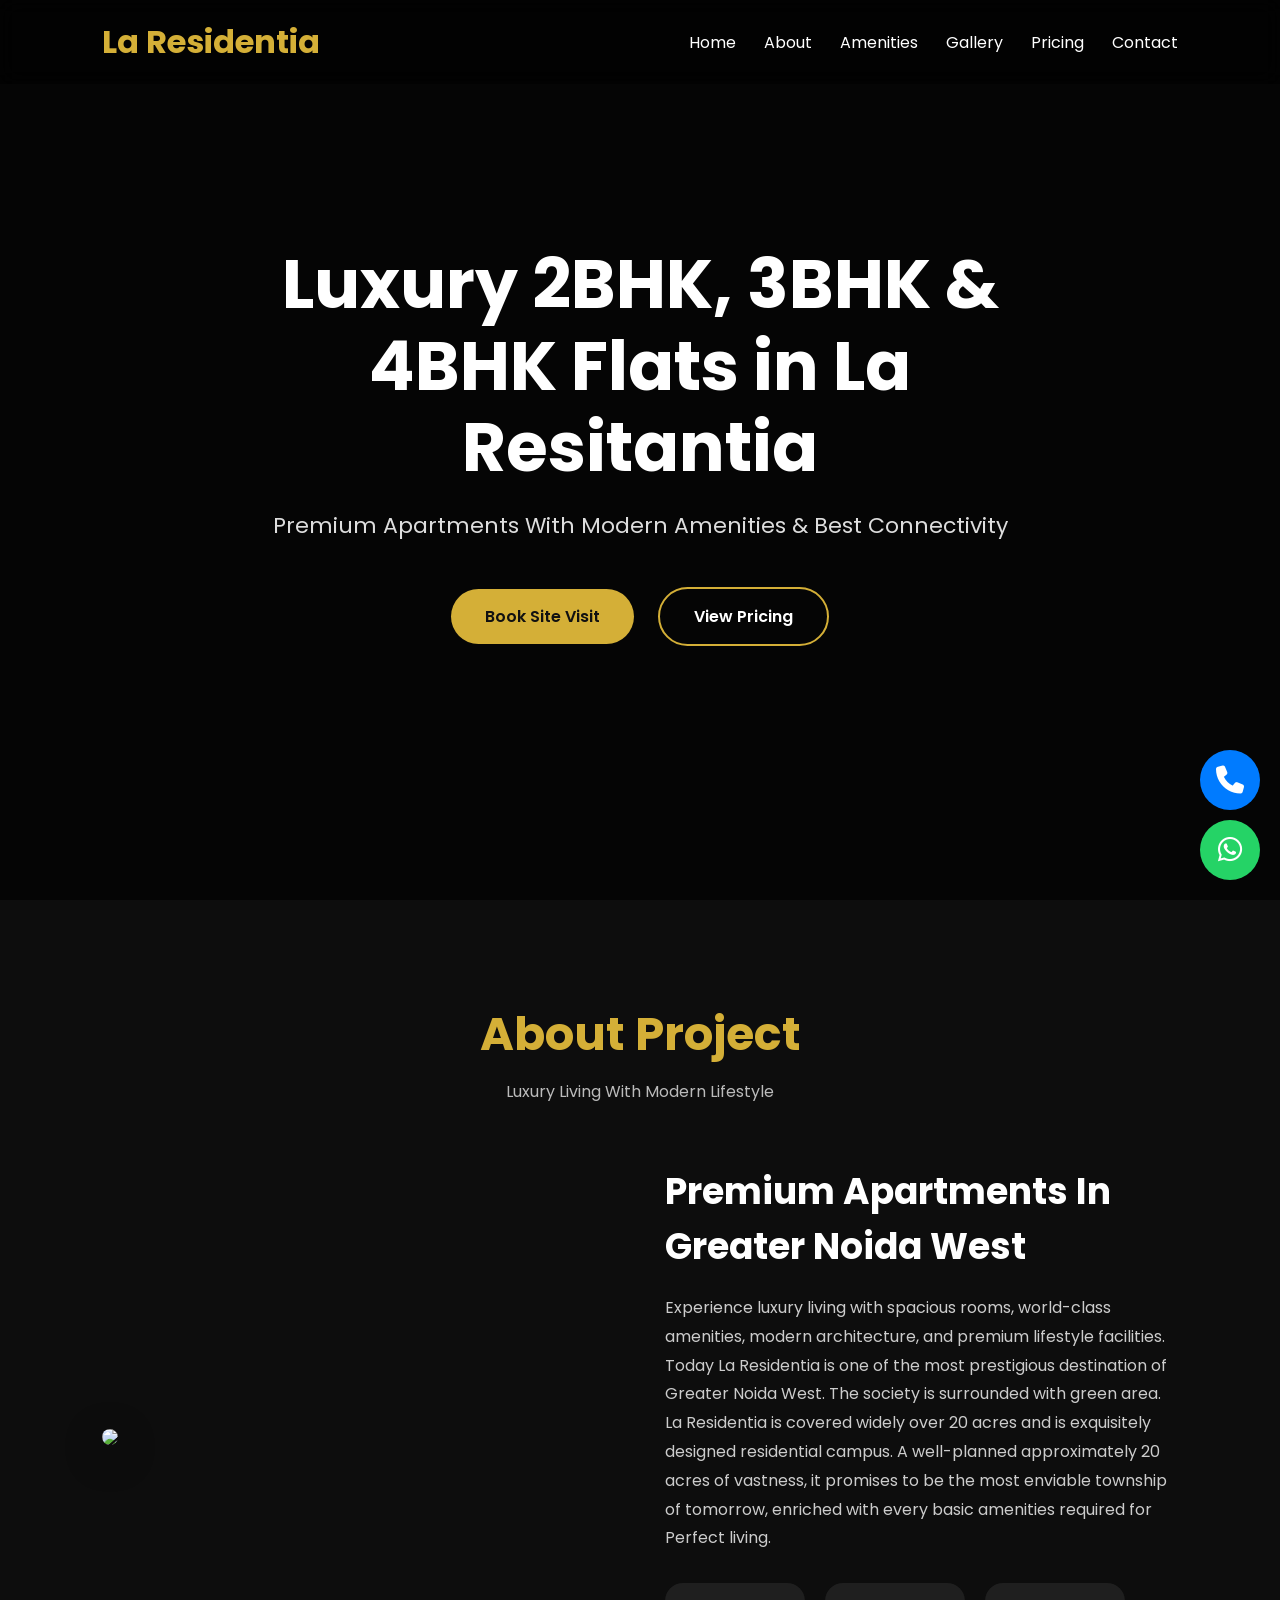
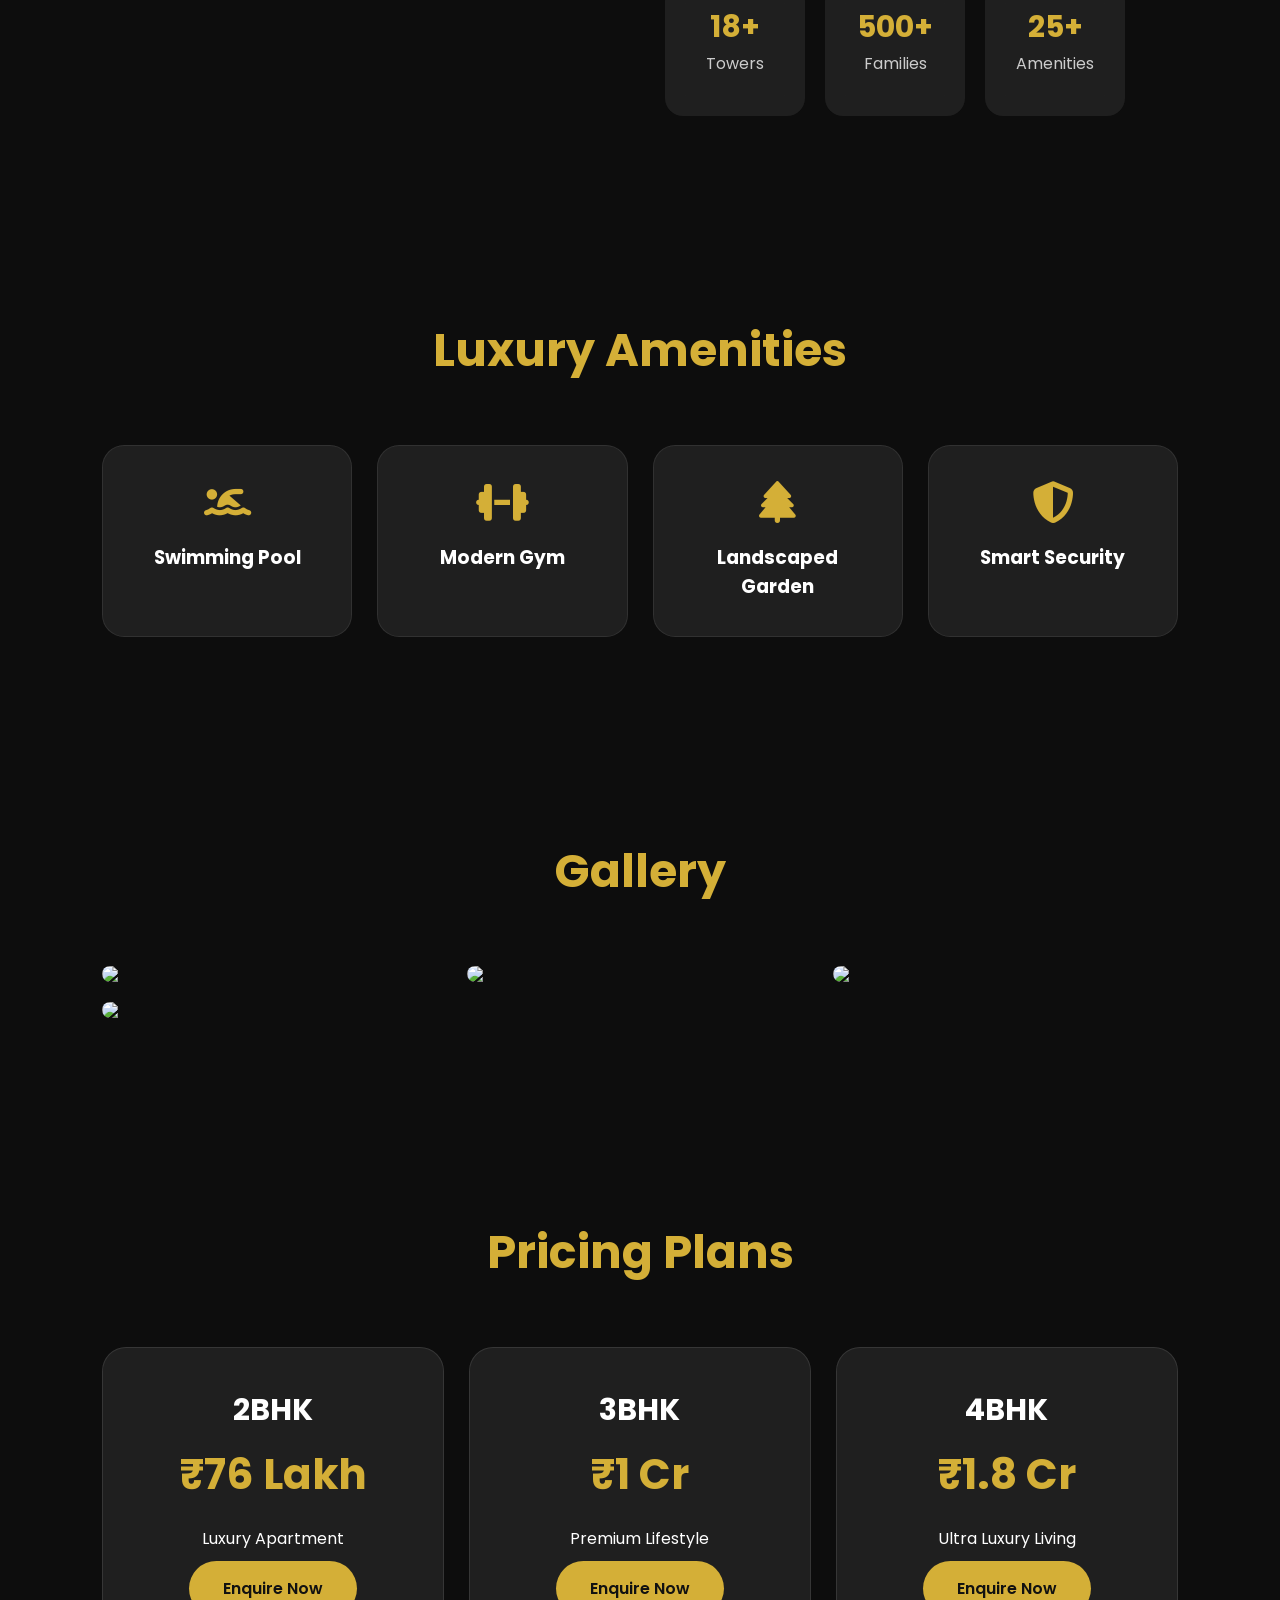
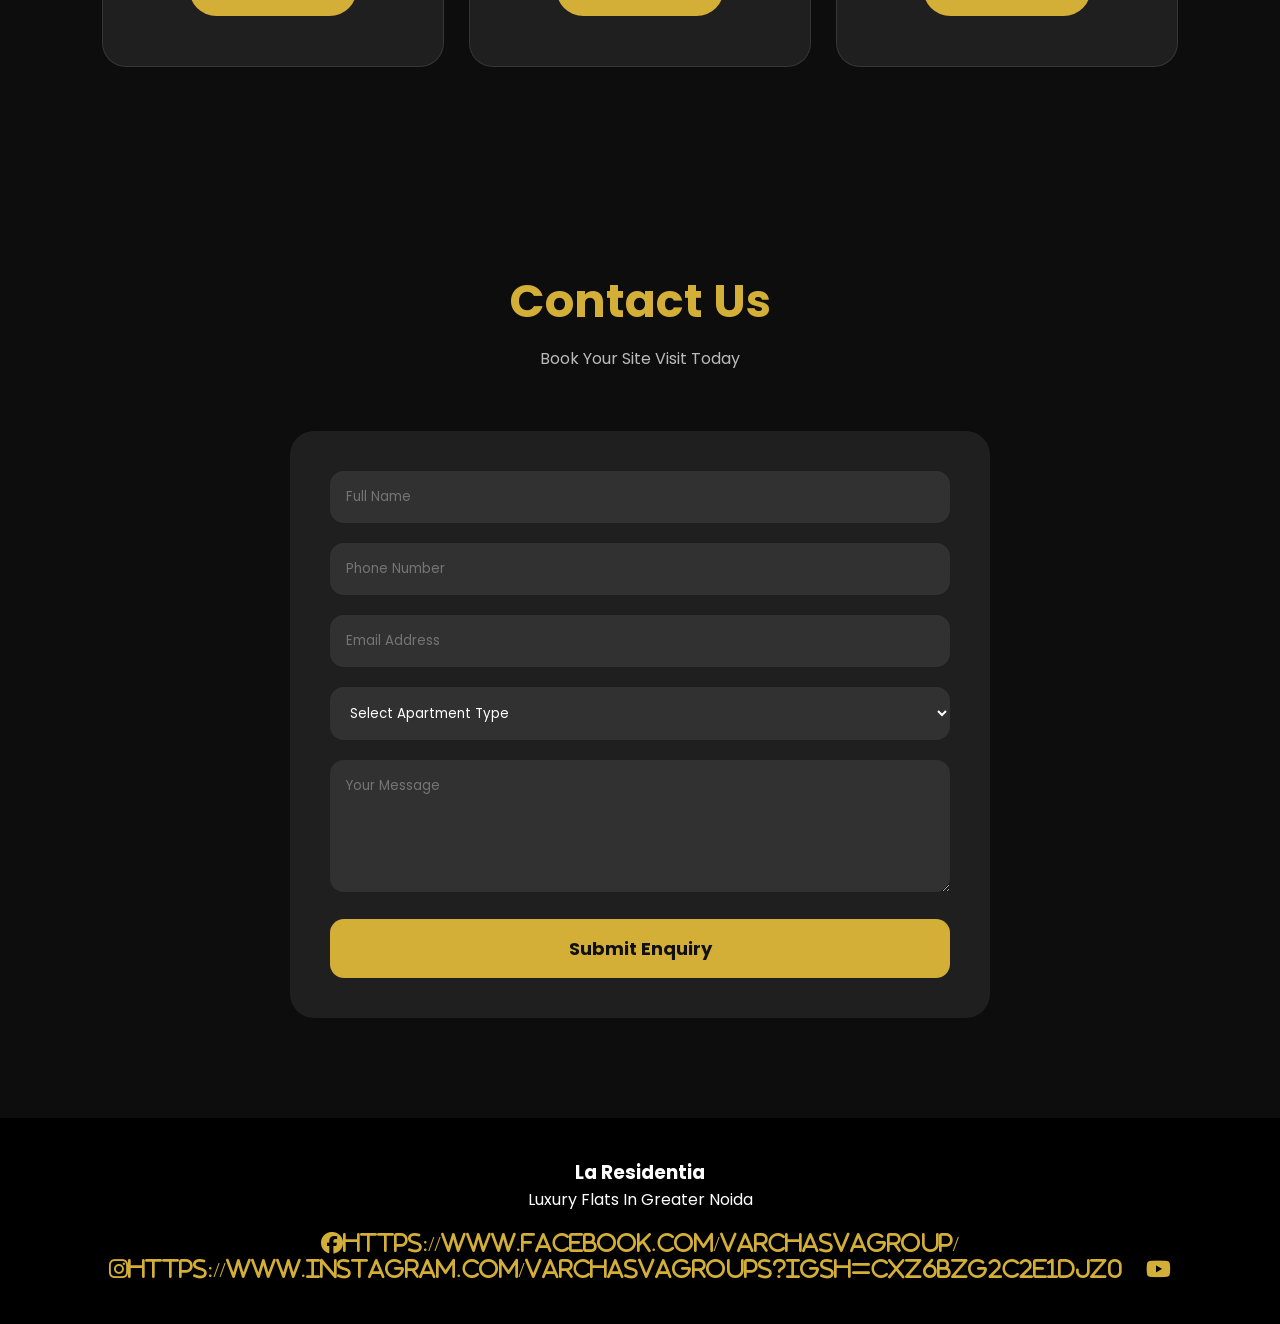
==== index.html @ ebfba1db "Update index.html" ====
<!DOCTYPE html>
<html lang="en">
<head>
  <meta charset="UTF-8" />
  <meta name="viewport" content="width=device-width, initial-scale=1.0" />
  <title>Luxury Real Estate</title>

  <link rel="preconnect" href="https://fonts.googleapis.com">
  <link rel="preconnect" href="https://fonts.gstatic.com" crossorigin>
  <link href="https://fonts.googleapis.com/css2?family=Poppins:wght@300;400;500;600;700&display=swap" rel="stylesheet">
  <link rel="stylesheet" href="https://cdnjs.cloudflare.com/ajax/libs/font-awesome/6.5.1/css/all.min.css">

  <style>
    * {
      margin: 0;
      padding: 0;
      box-sizing: border-box;
      font-family: 'Poppins', sans-serif;
    }

    html {
      scroll-behavior: smooth;
    }

    body {
      background: #0d0d0d;
      color: #fff;
      overflow-x: hidden;
    }

    :root {
      --gold: #d4af37;
      --dark: #111;
      --light: #f5f5f5;
      --glass: rgba(255,255,255,0.08);
    }

    /* NAVBAR */

    .navbar {
      position: fixed;
      width: 100%;
      top: 0;
      left: 0;
      padding: 18px 8%;
      display: flex;
      justify-content: space-between;
      align-items: center;
      background: rgba(0,0,0,0.6);
      backdrop-filter: blur(10px);
      z-index: 999;
    }

    .logo {
      font-size: 32px;
      font-weight: 700;
      color: var(--gold);
    }

    .nav-links {
      display: flex;
      gap: 28px;
      list-style: none;
    }

    .nav-links a {
      color: white;
      text-decoration: none;
      transition: 0.3s;
      position: relative;
    }

    .nav-links a::after {
      content: '';
      position: absolute;
      left: 0;
      bottom: -6px;
      width: 0;
      height: 2px;
      background: var(--gold);
      transition: 0.3s;
    }

    .nav-links a:hover::after {
      width: 100%;
    }

    .menu-btn {
      display: none;
      font-size: 28px;
      cursor: pointer;
    }

    /* HERO */

    .hero {
      height: 100vh;
      background: linear-gradient(rgba(0,0,0,0.65), rgba(0,0,0,0.65)),
      url('https://images.unsplash.com/photo-1505693416388-ac5ce068fe85?q=80&w=1600&auto=format&fit=crop') center/cover no-repeat;
      display: flex;
      align-items: center;
      justify-content: center;
      text-align: center;
      padding: 20px;
    }

    .hero-content {
      max-width: 900px;
      animation: fadeUp 1s ease;
    }

    .hero-content h1 {
      font-size: 68px;
      margin-bottom: 20px;
      line-height: 1.2;
    }

    .hero-content p {
      font-size: 22px;
      color: #ddd;
      margin-bottom: 35px;
    }

    .btn {
      display: inline-block;
      padding: 15px 34px;
      border-radius: 50px;
      text-decoration: none;
      margin: 10px;
      transition: 0.3s;
      font-weight: 600;
    }

    .btn-primary {
      background: var(--gold);
      color: #111;
    }

    .btn-outline {
      border: 2px solid var(--gold);
      color: white;
    }

    .btn:hover {
      transform: translateY(-5px);
    }

    /* SECTION */

    section {
      padding: 100px 8%;
    }

    .section-title {
      text-align: center;
      margin-bottom: 60px;
    }

    .section-title h2 {
      font-size: 46px;
      color: var(--gold);
      margin-bottom: 10px;
    }

    .section-title p {
      color: #bbb;
    }

    /* ABOUT */

    .about-wrapper {
      display: grid;
      grid-template-columns: repeat(auto-fit, minmax(320px,1fr));
      gap: 50px;
      align-items: center;
    }

    .about-img img {
      width: 100%;
      border-radius: 24px;
      box-shadow: 0 10px 40px rgba(0,0,0,0.4);
    }

    .about-text h3 {
      font-size: 36px;
      margin-bottom: 20px;
    }

    .about-text p {
      color: #ccc;
      line-height: 1.8;
      margin-bottom: 15px;
    }

    .stats {
      display: flex;
      gap: 20px;
      margin-top: 30px;
      flex-wrap: wrap;
    }

    .stat-box {
      background: var(--glass);
      padding: 22px;
      border-radius: 18px;
      min-width: 140px;
      text-align: center;
      backdrop-filter: blur(12px);
    }

    .stat-box h4 {
      color: var(--gold);
      font-size: 30px;
    }

    /* AMENITIES */

    .amenities-grid {
      display: grid;
      grid-template-columns: repeat(auto-fit, minmax(240px,1fr));
      gap: 25px;
    }

    .amenity-card {
      background: var(--glass);
      border-radius: 22px;
      padding: 35px;
      text-align: center;
      backdrop-filter: blur(10px);
      transition: 0.4s;
      border: 1px solid rgba(255,255,255,0.08);
    }

    .amenity-card:hover {
      transform: translateY(-10px);
      border-color: var(--gold);
    }

    .amenity-card i {
      font-size: 42px;
      color: var(--gold);
      margin-bottom: 20px;
    }

    /* GALLERY */

    .gallery-grid {
      display: grid;
      grid-template-columns: repeat(auto-fit, minmax(280px,1fr));
      gap: 20px;
    }

    .gallery-grid img {
      width: 100%;
      border-radius: 20px;
      transition: 0.4s;
      cursor: pointer;
    }

    .gallery-grid img:hover {
      transform: scale(1.05);
    }

    /* PRICING */

    .pricing-grid {
      display: grid;
      grid-template-columns: repeat(auto-fit, minmax(280px,1fr));
      gap: 25px;
    }

    .price-card {
      background: var(--glass);
      padding: 40px;
      border-radius: 24px;
      text-align: center;
      backdrop-filter: blur(10px);
      transition: 0.4s;
      border: 1px solid rgba(255,255,255,0.1);
    }

    .price-card:hover {
      transform: translateY(-10px);
      border-color: var(--gold);
    }

    .price-card h3 {
      font-size: 30px;
      margin-bottom: 10px;
    }

    .price-card h2 {
      color: var(--gold);
      margin-bottom: 20px;
      font-size: 42px;
    }

    /* CONTACT */

    .contact-form {
      max-width: 700px;
      margin: auto;
      background: var(--glass);
      padding: 40px;
      border-radius: 24px;
      backdrop-filter: blur(12px);
    }

    .contact-form input,
    .contact-form textarea,
    .contact-form select {
      width: 100%;
      padding: 16px;
      margin-bottom: 20px;
      border: none;
      border-radius: 14px;
      background: rgba(255,255,255,0.08);
      color: white;
      outline: none;
    }

    .contact-form button {
      width: 100%;
      padding: 16px;
      border: none;
      background: var(--gold);
      color: #111;
      border-radius: 14px;
      font-size: 18px;
      font-weight: 700;
      cursor: pointer;
    }

    /* FOOTER */

    footer {
      background: #000;
      text-align: center;
      padding: 40px 20px;
    }

    .social-icons {
      margin-top: 20px;
    }

    .social-icons i {
      margin: 0 10px;
      font-size: 22px;
      color: var(--gold);
      cursor: pointer;
    }

    /* FLOAT BUTTONS */

    .whatsapp,
    .call-btn {
      position: fixed;
      right: 20px;
      width: 60px;
      height: 60px;
      border-radius: 50%;
      display: flex;
      align-items: center;
      justify-content: center;
      font-size: 28px;
      color: white;
      z-index: 999;
      text-decoration: none;
    }

    .whatsapp {
      bottom: 20px;
      background: #25D366;
    }

    .call-btn {
      bottom: 90px;
      background: #007bff;
    }

    /* ANIMATION */

    @keyframes fadeUp {
      from {
        opacity: 0;
        transform: translateY(50px);
      }
      to {
        opacity: 1;
        transform: translateY(0);
      }
    }

    /* MOBILE */

    @media(max-width: 768px) {

      .hero-content h1 {
        font-size: 42px;
      }

      .hero-content p {
        font-size: 18px;
      }

      .nav-links {
        position: absolute;
        top: 80px;
        right: -100%;
        width: 260px;
        flex-direction: column;
        background: #111;
        padding: 30px;
        transition: 0.4s;
      }

      .nav-links.active {
        right: 0;
      }

      .menu-btn {
        display: block;
      }
    }
  </style>
</head>
<body>

  <!-- NAVBAR -->

  <nav class="navbar">
    <div class="logo">La Residentia</div>

    <ul class="nav-links">
      <li><a href="#home">Home</a></li>
      <li><a href="#about">About</a></li>
      <li><a href="#amenities">Amenities</a></li>
      <li><a href="#gallery">Gallery</a></li>
      <li><a href="#pricing">Pricing</a></li>
      <li><a href="#contact">Contact</a></li>
    </ul>

    <div class="menu-btn">
      <i class="fas fa-bars"></i>
    </div>
  </nav>

  <!-- HERO -->

  <section class="hero" id="home">
    <div class="hero-content">
      <h1>Luxury 2BHK, 3BHK & 4BHK Flats in La Resitantia</h1>
      <p>Premium Apartments With Modern Amenities & Best Connectivity</p>

      <a href="#contact" class="btn btn-primary">Book Site Visit</a>
      <a href="#pricing" class="btn btn-outline">View Pricing</a>
    </div>
  </section>

  <!-- ABOUT -->

  <section id="about">
    <div class="section-title">
      <h2>About Project</h2>
      <p>Luxury Living With Modern Lifestyle</p>
    </div>

    <div class="about-wrapper">

      <div class="about-img">
        <img src="https://www.laresidentia.in/images/banner-about.jpg">
      </div>

      <div class="about-text">
        <h3>Premium Apartments In Greater Noida West</h3>

        <p>
          Experience luxury living with spacious rooms, world-class amenities,
          modern architecture, and premium lifestyle facilities.
          Today La Residentia is one of the most prestigious destination of Greater Noida West.
          The society is surrounded with green area. La Residentia is covered widely
          over 20 acres and is exquisitely designed residential campus. 
          A well-planned approximately 20 acres of vastness, it promises to be the most enviable 
          township of tomorrow, enriched with every basic amenities required for Perfect living.
        </p>

        <div class="stats">
          <div class="stat-box">
            <h4>18+</h4>
            <p>Towers</p>
          </div>

          <div class="stat-box">
            <h4>500+</h4>
            <p>Families</p>
          </div>

          <div class="stat-box">
            <h4>25+</h4>
            <p>Amenities</p>
          </div>
        </div>
      </div>

    </div>
  </section>

  <!-- AMENITIES -->

  <section id="amenities">

    <div class="section-title">
      <h2>Luxury Amenities</h2>
    </div>

    <div class="amenities-grid">

      <div class="amenity-card">
        <i class="fas fa-swimmer"></i>
        <h3>Swimming Pool</h3>
      </div>

      <div class="amenity-card">
        <i class="fas fa-dumbbell"></i>
        <h3>Modern Gym</h3>
      </div>

     
      <div class="amenity-card">
        <i class="fas fa-tree"></i>
        <h3>Landscaped Garden</h3>
      </div>

      <div class="amenity-card">
        <i class="fas fa-shield-alt"></i>
        <h3>Smart Security</h3>
      </div>

    </div>
  </section>

  <!-- GALLERY -->

  <section id="gallery">

    <div class="section-title">
      <h2>Gallery</h2>
    </div>

    <div class="gallery-grid">
      <img src="https://images.unsplash.com/photo-1505693416388-ac5ce068fe85?q=80&w=1200&auto=format&fit=crop">
      <img src="https://images.unsplash.com/photo-1484154218962-a197022b5858?q=80&w=1200&auto=format&fit=crop">
      <img src="https://images.unsplash.com/photo-1502672260266-1c1ef2d93688?q=80&w=1200&auto=format&fit=crop">
      <img src="https://images.unsplash.com/photo-1460317442991-0ec209397118?q=80&w=1200&auto=format&fit=crop">
    </div>

  </section>

  <!-- PRICING -->

  <section id="pricing">

    <div class="section-title">
      <h2>Pricing Plans</h2>
    </div>

    <div class="pricing-grid">

      <div class="price-card">
        <h3>2BHK</h3>
        <h2>₹76 Lakh</h2>
        <p>Luxury Apartment</p>
        <a href="#contact" class="btn btn-primary">Enquire Now</a>
      </div>

      <div class="price-card">
        <h3>3BHK</h3>
        <h2>₹1 Cr</h2>
        <p>Premium Lifestyle</p>
        <a href="#contact" class="btn btn-primary">Enquire Now</a>
      </div>

      <div class="price-card">
        <h3>4BHK</h3>
        <h2>₹1.8 Cr</h2>
        <p>Ultra Luxury Living</p>
        <a href="#contact" class="btn btn-primary">Enquire Now</a>
      </div>

    </div>
  </section>

  <!-- CONTACT -->

  <section id="contact">

    <div class="section-title">
      <h2>Contact Us</h2>
      <p>Book Your Site Visit Today</p>
    </div>

    <form class="contact-form" id="contactForm">

      <input type="text" placeholder="Full Name" required>

      <input type="tel" placeholder="Phone Number" required>

      <input type="email" placeholder="Email Address" required>

      <select required>
        <option>Select Apartment Type</option>
        <option>2BHK</option>
        <option>3BHK</option>
        <option>4BHK</option>
      </select>

      <textarea rows="5" placeholder="Your Message"></textarea>

      <button type="submit">Submit Enquiry</button>

    </form>
  </section>

  <!-- FOOTER -->

  <footer>
    <h3>La Residentia</h3>
    <p>Luxury Flats In Greater Noida</p>

    <div class="social-icons">
      <i class="fab fa-facebook">https://www.facebook.com/varchasvagroup/</i>
      <i class="fab fa-instagram">https://www.instagram.com/varchasvagroups?igsh=cXZ6bzg2c2E1djZ0</i>
      <i class="fab fa-youtube"></i>
    </div>
  </footer>

  <!-- FLOATING BUTTONS -->

  <a href="https://wa.me/917291925050" class="whatsapp">
    <i class="fab fa-whatsapp"></i>
  </a>

  <a href="tel:7291925050" class="call-btn">
    <i class="fas fa-phone"></i>
  </a>
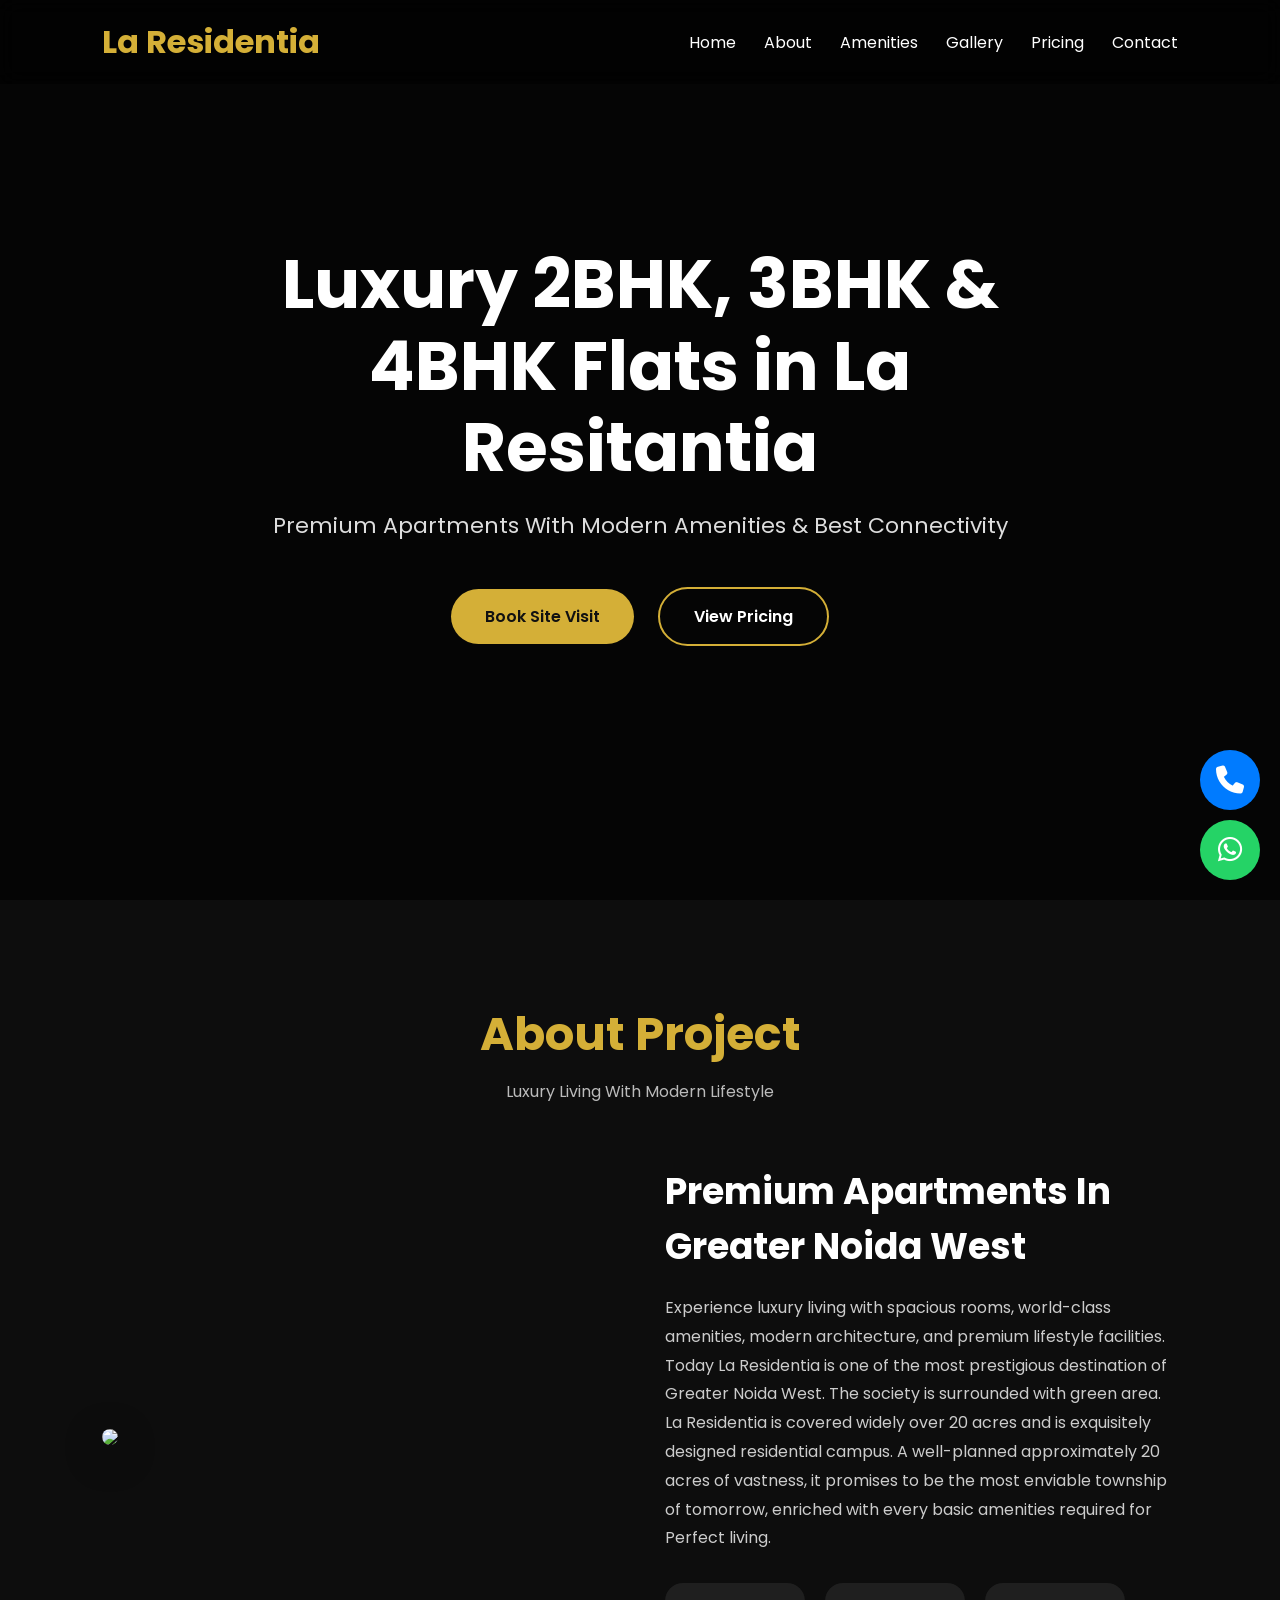
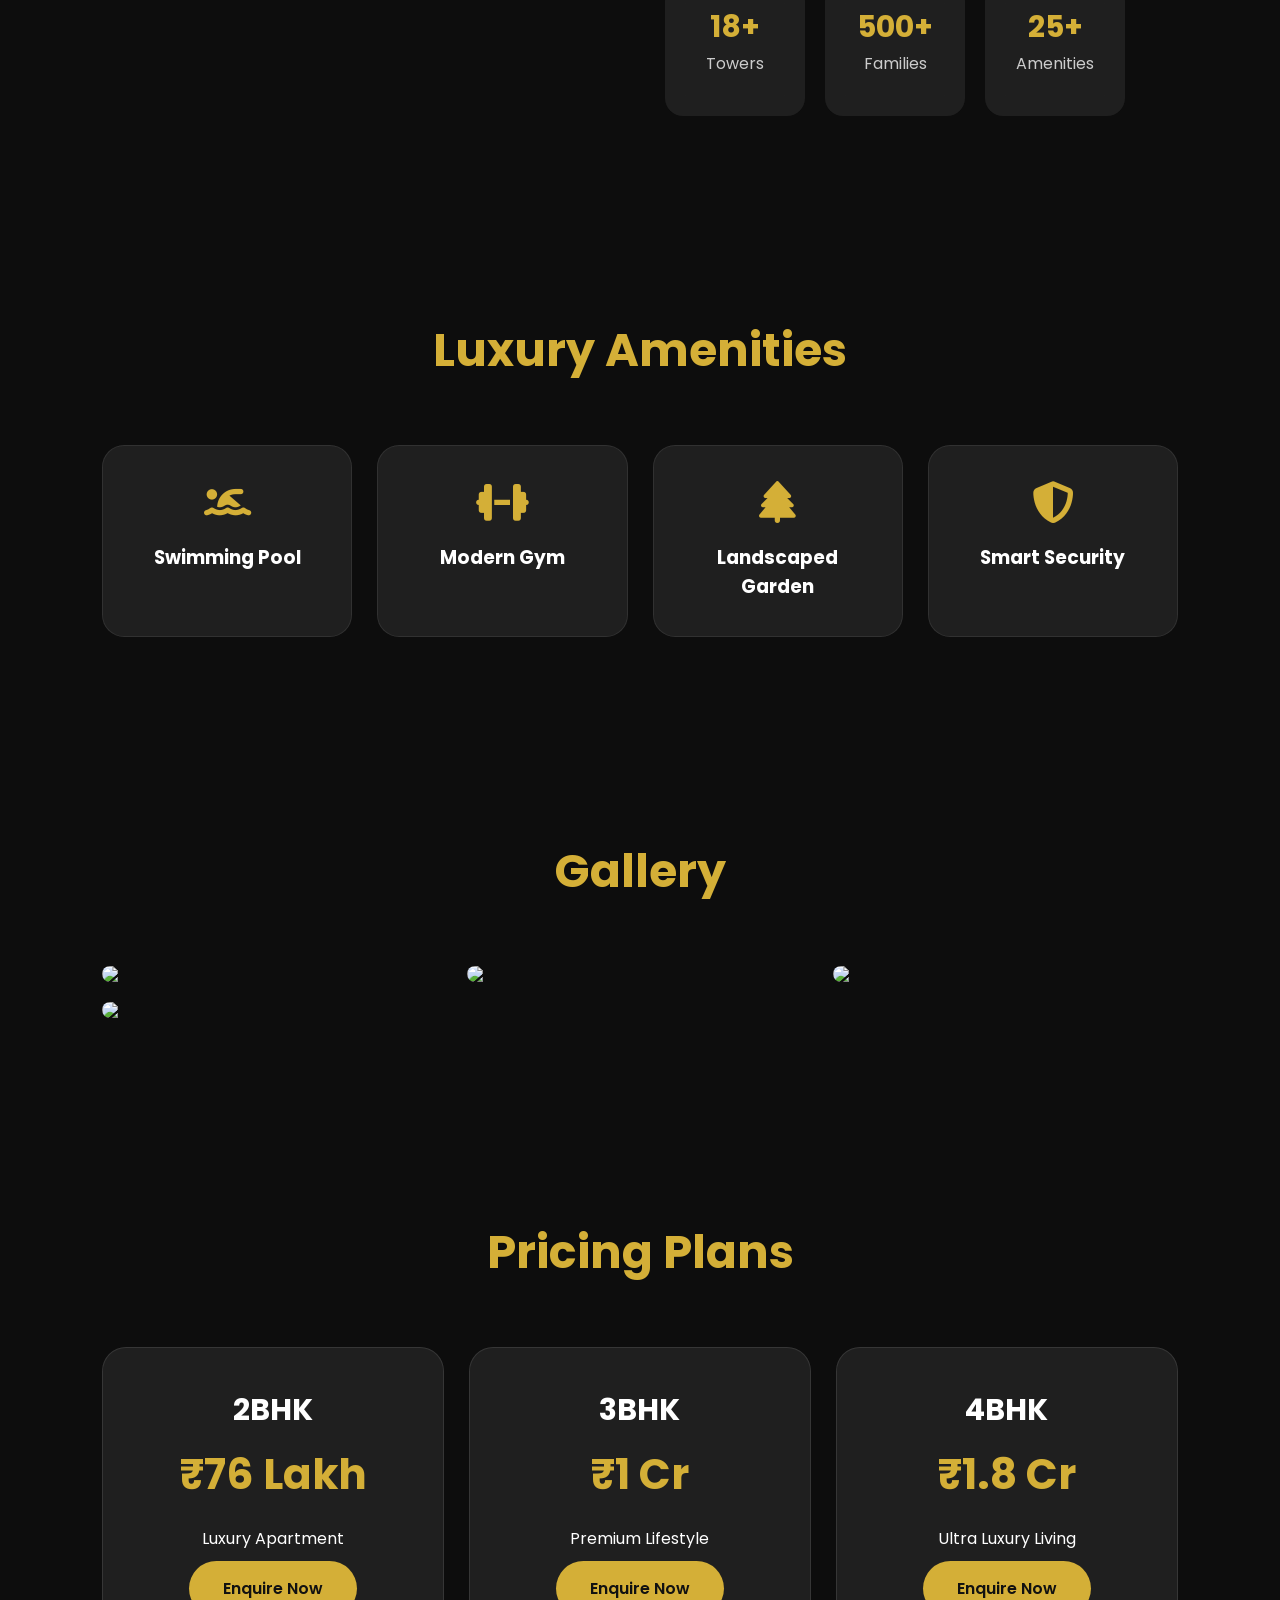
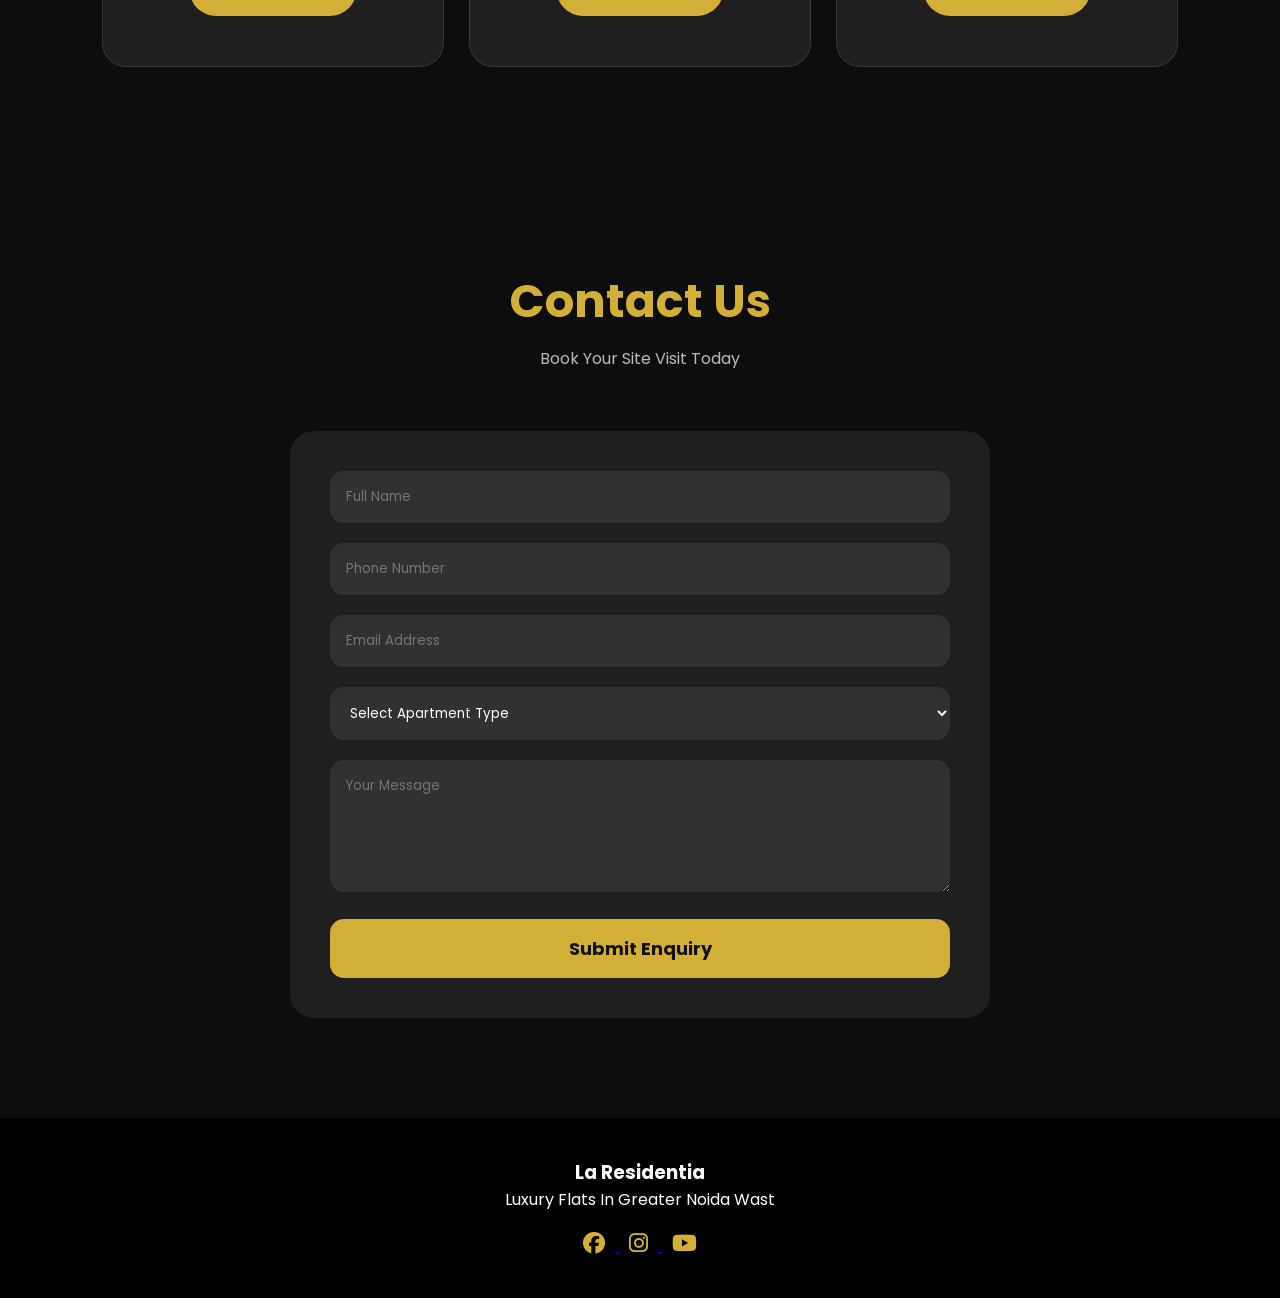
==== commit 31a5acc5: "Update index.html" ====
--- a/index.html
+++ b/index.html
@@ -625,13 +625,23 @@
 
   <footer>
     <h3>La Residentia</h3>
-    <p>Luxury Flats In Greater Noida</p>
-
-    <div class="social-icons">
-      <i class="fab fa-facebook">https://www.facebook.com/varchasvagroup/</i>
-      <i class="fab fa-instagram">https://www.instagram.com/varchasvagroups?igsh=cXZ6bzg2c2E1djZ0</i>
-      <i class="fab fa-youtube"></i>
-    </div>
+    <p>Luxury Flats In Greater Noida Wast</p>
+
+   <div class="social-icons">
+
+  <a href="https://www.facebook.com/varchasvagroup/" target="_blank">
+    <i class="fab fa-facebook"></i>
+  </a>
+
+  <a href="https://www.instagram.com/varchasvagroups?igsh=cXZ6bzg2c2E1djZ0" target="_blank">
+    <i class="fab fa-instagram"></i>
+  </a>
+
+  <a href="https://www.youtube.com/" target="_blank">
+    <i class="fab fa-youtube"></i>
+  </a>
+
+</div>
   </footer>
 
   <!-- FLOATING BUTTONS -->
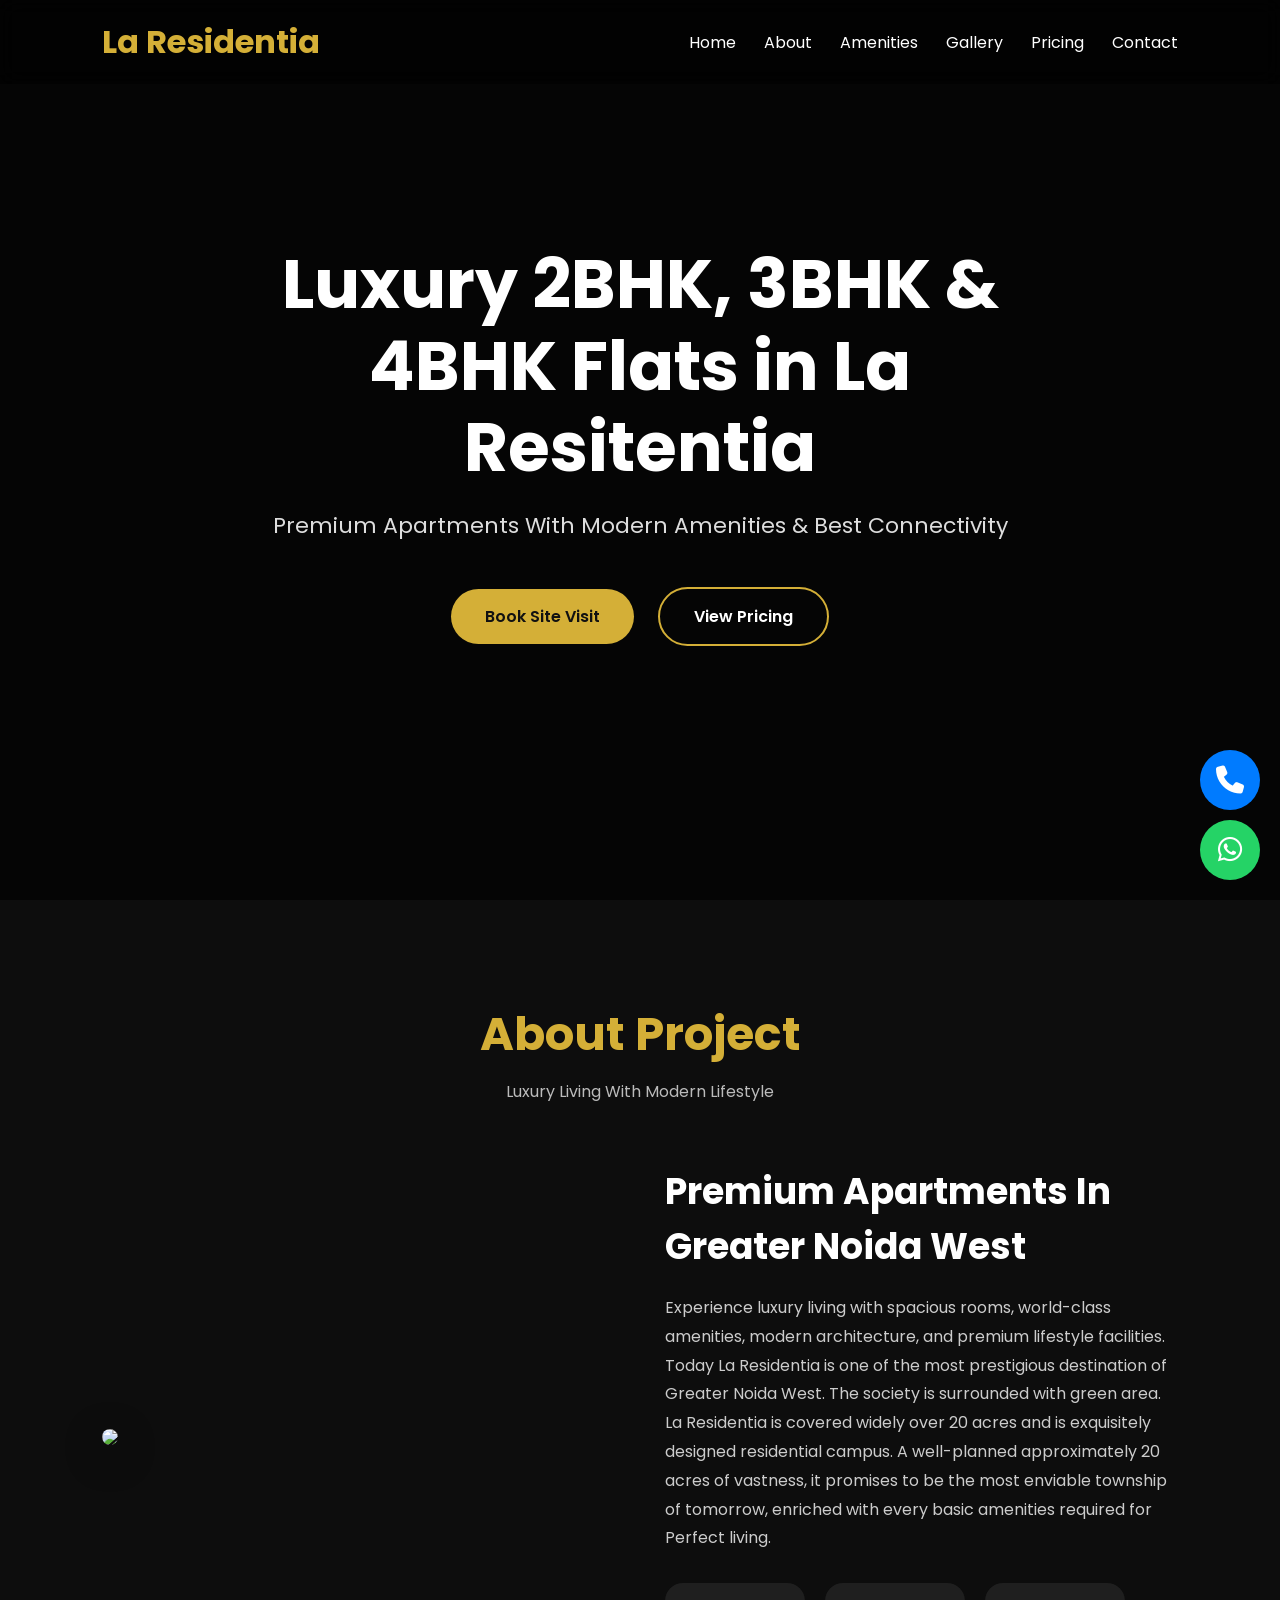
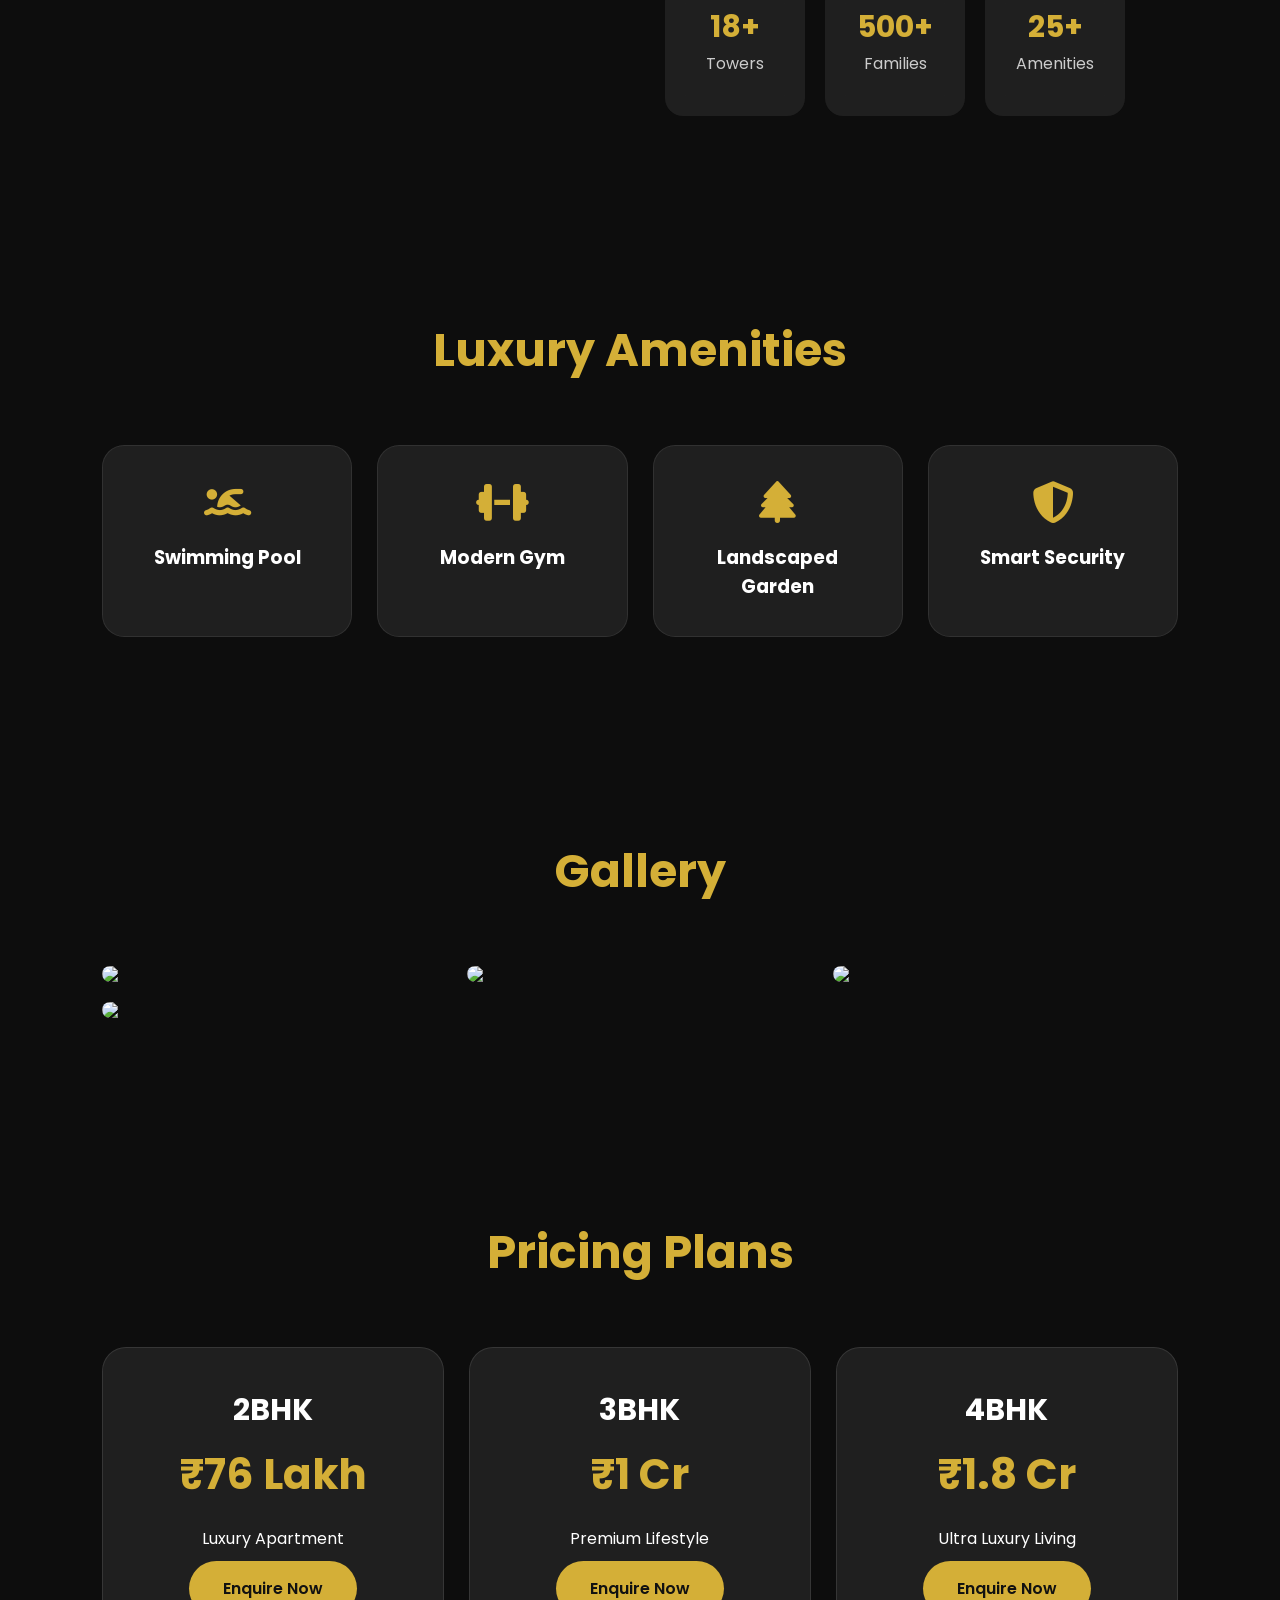
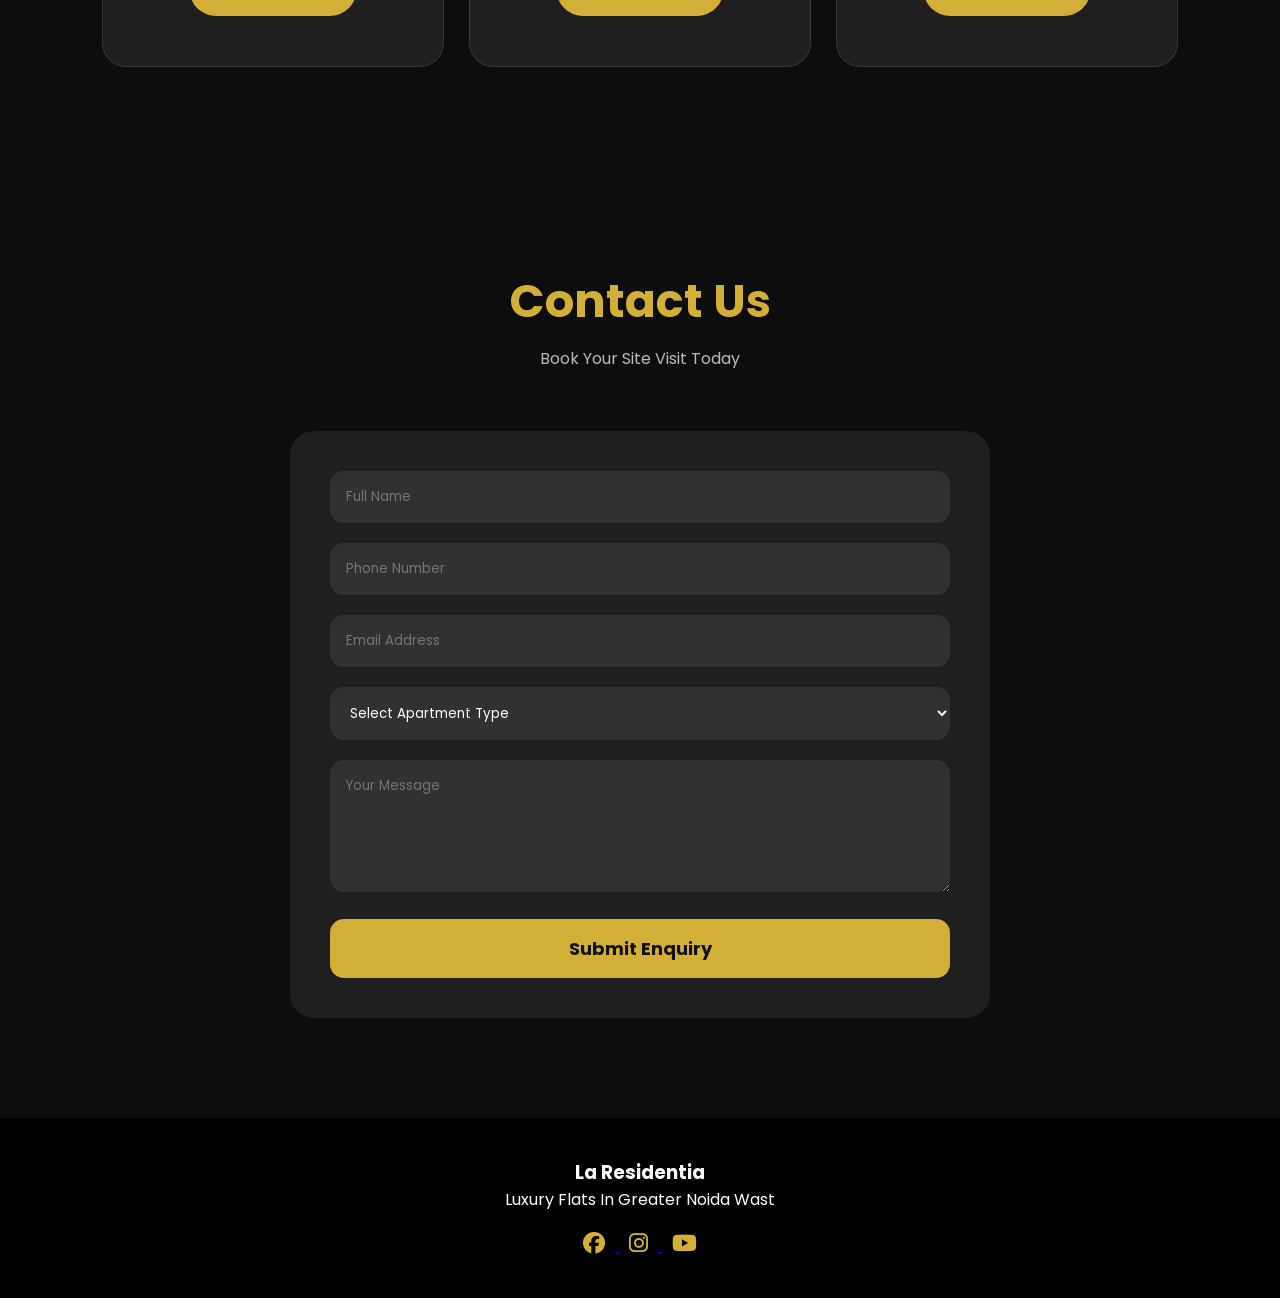
==== commit 68fae265: "Update index.html" ====
--- a/index.html
+++ b/index.html
@@ -449,7 +449,7 @@
 
   <section class="hero" id="home">
     <div class="hero-content">
-      <h1>Luxury 2BHK, 3BHK & 4BHK Flats in La Resitantia</h1>
+      <h1>Luxury 2BHK, 3BHK & 4BHK Flats in La Resitentia</h1>
       <p>Premium Apartments With Modern Amenities & Best Connectivity</p>
 
       <a href="#contact" class="btn btn-primary">Book Site Visit</a>
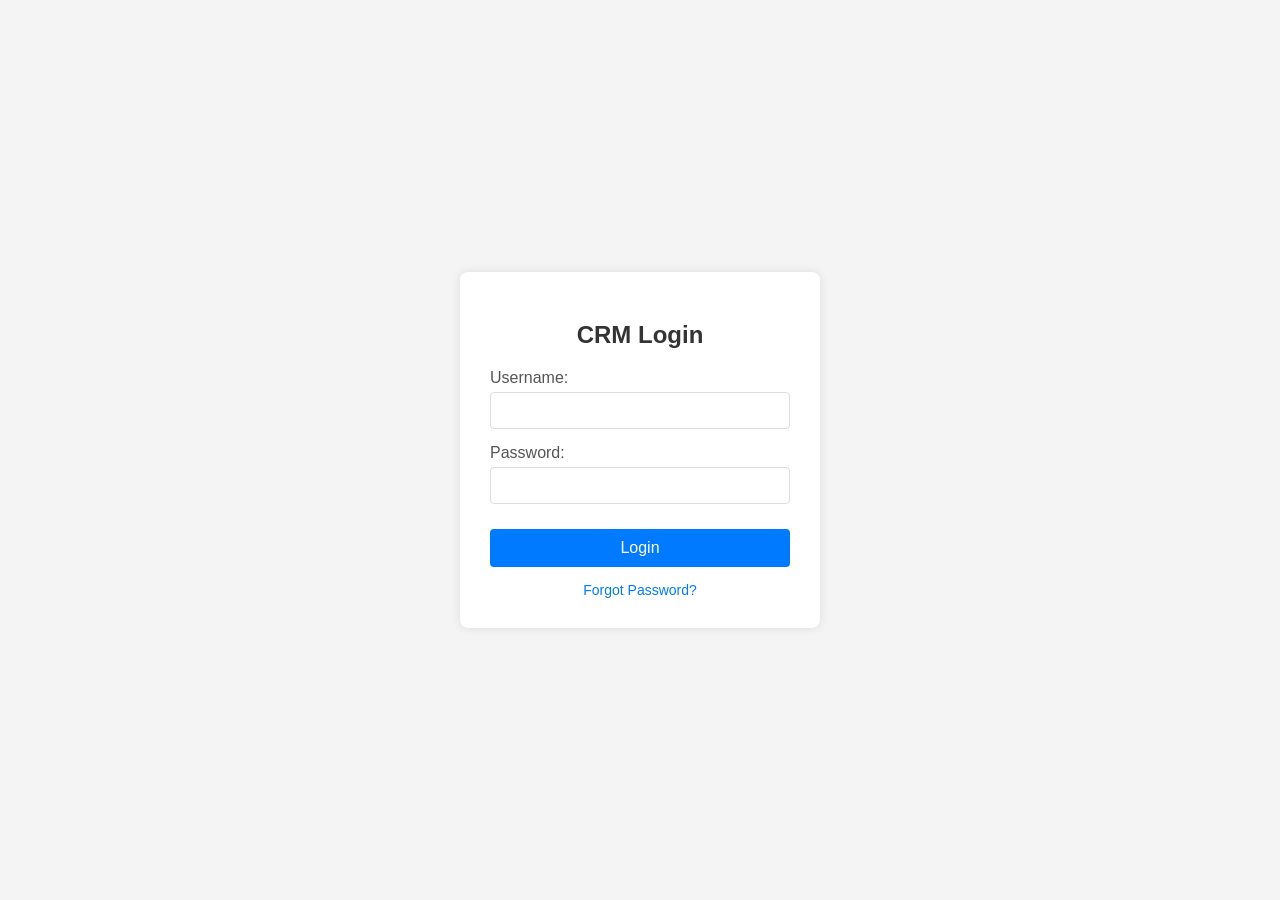
==== commit 02deb360: "Update index.html" ====
--- a/index.html
+++ b/index.html
@@ -1,657 +1,104 @@
 <!DOCTYPE html>
 <html lang="en">
 <head>
-  <meta charset="UTF-8" />
-  <meta name="viewport" content="width=device-width, initial-scale=1.0" />
-  <title>Luxury Real Estate</title>
+    <meta charset="UTF-8">
+    <meta name="viewport" content="width=device-width, initial-scale=1.0">
+    <title>CRM Login</title>
+    <style>
+        body {
+            font-family: Arial, sans-serif;
+            background-color: #f4f4f4;
+            display: flex;
+            justify-content: center;
+            align-items: center;
+            min-height: 100vh;
+            margin: 0;
+        }
 
-  <link rel="preconnect" href="https://fonts.googleapis.com">
-  <link rel="preconnect" href="https://fonts.gstatic.com" crossorigin>
-  <link href="https://fonts.googleapis.com/css2?family=Poppins:wght@300;400;500;600;700&display=swap" rel="stylesheet">
-  <link rel="stylesheet" href="https://cdnjs.cloudflare.com/ajax/libs/font-awesome/6.5.1/css/all.min.css">
+        .login-container {
+            background-color: #fff;
+            padding: 30px;
+            border-radius: 8px;
+            box-shadow: 0 0 10px rgba(0, 0, 0, 0.1);
+            width: 300px;
+            text-align: center;
+        }
 
-  <style>
-    * {
-      margin: 0;
-      padding: 0;
-      box-sizing: border-box;
-      font-family: 'Poppins', sans-serif;
-    }
+        .login-container h2 {
+            margin-bottom: 20px;
+            color: #333;
+        }
 
-    html {
-      scroll-behavior: smooth;
-    }
+        .form-group {
+            margin-bottom: 15px;
+            text-align: left;
+        }
 
-    body {
-      background: #0d0d0d;
-      color: #fff;
-      overflow-x: hidden;
-    }
+        .form-group label {
+            display: block;
+            margin-bottom: 5px;
+            color: #555;
+        }
 
-    :root {
-      --gold: #d4af37;
-      --dark: #111;
-      --light: #f5f5f5;
-      --glass: rgba(255,255,255,0.08);
-    }
+        .form-group input[type="text"],
+        .form-group input[type="password"] {
+            width: 100%;
+            padding: 10px;
+            border: 1px solid #ddd;
+            border-radius: 4px;
+            box-sizing: border-box; /* Ensures padding doesn't affect overall width */
+        }
 
-    /* NAVBAR */
+        .form-group input[type="submit"] {
+            background-color: #007bff;
+            color: white;
+            padding: 10px 15px;
+            border: none;
+            border-radius: 4px;
+            cursor: pointer;
+            font-size: 16px;
+            width: 100%;
+            margin-top: 10px;
+        }
 
-    .navbar {
-      position: fixed;
-      width: 100%;
-      top: 0;
-      left: 0;
-      padding: 18px 8%;
-      display: flex;
-      justify-content: space-between;
-      align-items: center;
-      background: rgba(0,0,0,0.6);
-      backdrop-filter: blur(10px);
-      z-index: 999;
-    }
+        .form-group input[type="submit"]:hover {
+            background-color: #0056b3;
+        }
 
-    .logo {
-      font-size: 32px;
-      font-weight: 700;
-      color: var(--gold);
-    }
+        .forgot-password {
+            margin-top: 15px;
+            font-size: 14px;
+        }
 
-    .nav-links {
-      display: flex;
-      gap: 28px;
-      list-style: none;
-    }
+        .forgot-password a {
+            color: #007bff;
+            text-decoration: none;
+        }
 
-    .nav-links a {
-      color: white;
-      text-decoration: none;
-      transition: 0.3s;
-      position: relative;
-    }
-
-    .nav-links a::after {
-      content: '';
-      position: absolute;
-      left: 0;
-      bottom: -6px;
-      width: 0;
-      height: 2px;
-      background: var(--gold);
-      transition: 0.3s;
-    }
-
-    .nav-links a:hover::after {
-      width: 100%;
-    }
-
-    .menu-btn {
-      display: none;
-      font-size: 28px;
-      cursor: pointer;
-    }
-
-    /* HERO */
-
-    .hero {
-      height: 100vh;
-      background: linear-gradient(rgba(0,0,0,0.65), rgba(0,0,0,0.65)),
-      url('https://images.unsplash.com/photo-1505693416388-ac5ce068fe85?q=80&w=1600&auto=format&fit=crop') center/cover no-repeat;
-      display: flex;
-      align-items: center;
-      justify-content: center;
-      text-align: center;
-      padding: 20px;
-    }
-
-    .hero-content {
-      max-width: 900px;
-      animation: fadeUp 1s ease;
-    }
-
-    .hero-content h1 {
-      font-size: 68px;
-      margin-bottom: 20px;
-      line-height: 1.2;
-    }
-
-    .hero-content p {
-      font-size: 22px;
-      color: #ddd;
-      margin-bottom: 35px;
-    }
-
-    .btn {
-      display: inline-block;
-      padding: 15px 34px;
-      border-radius: 50px;
-      text-decoration: none;
-      margin: 10px;
-      transition: 0.3s;
-      font-weight: 600;
-    }
-
-    .btn-primary {
-      background: var(--gold);
-      color: #111;
-    }
-
-    .btn-outline {
-      border: 2px solid var(--gold);
-      color: white;
-    }
-
-    .btn:hover {
-      transform: translateY(-5px);
-    }
-
-    /* SECTION */
-
-    section {
-      padding: 100px 8%;
-    }
-
-    .section-title {
-      text-align: center;
-      margin-bottom: 60px;
-    }
-
-    .section-title h2 {
-      font-size: 46px;
-      color: var(--gold);
-      margin-bottom: 10px;
-    }
-
-    .section-title p {
-      color: #bbb;
-    }
-
-    /* ABOUT */
-
-    .about-wrapper {
-      display: grid;
-      grid-template-columns: repeat(auto-fit, minmax(320px,1fr));
-      gap: 50px;
-      align-items: center;
-    }
-
-    .about-img img {
-      width: 100%;
-      border-radius: 24px;
-      box-shadow: 0 10px 40px rgba(0,0,0,0.4);
-    }
-
-    .about-text h3 {
-      font-size: 36px;
-      margin-bottom: 20px;
-    }
-
-    .about-text p {
-      color: #ccc;
-      line-height: 1.8;
-      margin-bottom: 15px;
-    }
-
-    .stats {
-      display: flex;
-      gap: 20px;
-      margin-top: 30px;
-      flex-wrap: wrap;
-    }
-
-    .stat-box {
-      background: var(--glass);
-      padding: 22px;
-      border-radius: 18px;
-      min-width: 140px;
-      text-align: center;
-      backdrop-filter: blur(12px);
-    }
-
-    .stat-box h4 {
-      color: var(--gold);
-      font-size: 30px;
-    }
-
-    /* AMENITIES */
-
-    .amenities-grid {
-      display: grid;
-      grid-template-columns: repeat(auto-fit, minmax(240px,1fr));
-      gap: 25px;
-    }
-
-    .amenity-card {
-      background: var(--glass);
-      border-radius: 22px;
-      padding: 35px;
-      text-align: center;
-      backdrop-filter: blur(10px);
-      transition: 0.4s;
-      border: 1px solid rgba(255,255,255,0.08);
-    }
-
-    .amenity-card:hover {
-      transform: translateY(-10px);
-      border-color: var(--gold);
-    }
-
-    .amenity-card i {
-      font-size: 42px;
-      color: var(--gold);
-      margin-bottom: 20px;
-    }
-
-    /* GALLERY */
-
-    .gallery-grid {
-      display: grid;
-      grid-template-columns: repeat(auto-fit, minmax(280px,1fr));
-      gap: 20px;
-    }
-
-    .gallery-grid img {
-      width: 100%;
-      border-radius: 20px;
-      transition: 0.4s;
-      cursor: pointer;
-    }
-
-    .gallery-grid img:hover {
-      transform: scale(1.05);
-    }
-
-    /* PRICING */
-
-    .pricing-grid {
-      display: grid;
-      grid-template-columns: repeat(auto-fit, minmax(280px,1fr));
-      gap: 25px;
-    }
-
-    .price-card {
-      background: var(--glass);
-      padding: 40px;
-      border-radius: 24px;
-      text-align: center;
-      backdrop-filter: blur(10px);
-      transition: 0.4s;
-      border: 1px solid rgba(255,255,255,0.1);
-    }
-
-    .price-card:hover {
-      transform: translateY(-10px);
-      border-color: var(--gold);
-    }
-
-    .price-card h3 {
-      font-size: 30px;
-      margin-bottom: 10px;
-    }
-
-    .price-card h2 {
-      color: var(--gold);
-      margin-bottom: 20px;
-      font-size: 42px;
-    }
-
-    /* CONTACT */
-
-    .contact-form {
-      max-width: 700px;
-      margin: auto;
-      background: var(--glass);
-      padding: 40px;
-      border-radius: 24px;
-      backdrop-filter: blur(12px);
-    }
-
-    .contact-form input,
-    .contact-form textarea,
-    .contact-form select {
-      width: 100%;
-      padding: 16px;
-      margin-bottom: 20px;
-      border: none;
-      border-radius: 14px;
-      background: rgba(255,255,255,0.08);
-      color: white;
-      outline: none;
-    }
-
-    .contact-form button {
-      width: 100%;
-      padding: 16px;
-      border: none;
-      background: var(--gold);
-      color: #111;
-      border-radius: 14px;
-      font-size: 18px;
-      font-weight: 700;
-      cursor: pointer;
-    }
-
-    /* FOOTER */
-
-    footer {
-      background: #000;
-      text-align: center;
-      padding: 40px 20px;
-    }
-
-    .social-icons {
-      margin-top: 20px;
-    }
-
-    .social-icons i {
-      margin: 0 10px;
-      font-size: 22px;
-      color: var(--gold);
-      cursor: pointer;
-    }
-
-    /* FLOAT BUTTONS */
-
-    .whatsapp,
-    .call-btn {
-      position: fixed;
-      right: 20px;
-      width: 60px;
-      height: 60px;
-      border-radius: 50%;
-      display: flex;
-      align-items: center;
-      justify-content: center;
-      font-size: 28px;
-      color: white;
-      z-index: 999;
-      text-decoration: none;
-    }
-
-    .whatsapp {
-      bottom: 20px;
-      background: #25D366;
-    }
-
-    .call-btn {
-      bottom: 90px;
-      background: #007bff;
-    }
-
-    /* ANIMATION */
-
-    @keyframes fadeUp {
-      from {
-        opacity: 0;
-        transform: translateY(50px);
-      }
-      to {
-        opacity: 1;
-        transform: translateY(0);
-      }
-    }
-
-    /* MOBILE */
-
-    @media(max-width: 768px) {
-
-      .hero-content h1 {
-        font-size: 42px;
-      }
-
-      .hero-content p {
-        font-size: 18px;
-      }
-
-      .nav-links {
-        position: absolute;
-        top: 80px;
-        right: -100%;
-        width: 260px;
-        flex-direction: column;
-        background: #111;
-        padding: 30px;
-        transition: 0.4s;
-      }
-
-      .nav-links.active {
-        right: 0;
-      }
-
-      .menu-btn {
-        display: block;
-      }
-    }
-  </style>
+        .forgot-password a:hover {
+            text-decoration: underline;
+        }
+    </style>
 </head>
 <body>
-
-  <!-- NAVBAR -->
-
-  <nav class="navbar">
-    <div class="logo">La Residentia</div>
-
-    <ul class="nav-links">
-      <li><a href="#home">Home</a></li>
-      <li><a href="#about">About</a></li>
-      <li><a href="#amenities">Amenities</a></li>
-      <li><a href="#gallery">Gallery</a></li>
-      <li><a href="#pricing">Pricing</a></li>
-      <li><a href="#contact">Contact</a></li>
-    </ul>
-
-    <div class="menu-btn">
-      <i class="fas fa-bars"></i>
+    <div class="login-container">
+        <h2>CRM Login</h2>
+        <form action="/login" method="POST"> <!-- Replace /login with your actual login endpoint -->
+            <div class="form-group">
+                <label for="username">Username:</label>
+                <input type="text" id="username" name="username" required>
+            </div>
+            <div class="form-group">
+                <label for="password">Password:</label>
+                <input type="password" id="password" name="password" required>
+            </div>
+            <div class="form-group">
+                <input type="submit" value="Login">
+            </div>
+        </form>
+        <div class="forgot-password">
+            <a href="#">Forgot Password?</a>
+        </div>
     </div>
-  </nav>
-
-  <!-- HERO -->
-
-  <section class="hero" id="home">
-    <div class="hero-content">
-      <h1>Luxury 2BHK, 3BHK & 4BHK Flats in La Resitentia</h1>
-      <p>Premium Apartments With Modern Amenities & Best Connectivity</p>
-
-      <a href="#contact" class="btn btn-primary">Book Site Visit</a>
-      <a href="#pricing" class="btn btn-outline">View Pricing</a>
-    </div>
-  </section>
-
-  <!-- ABOUT -->
-
-  <section id="about">
-    <div class="section-title">
-      <h2>About Project</h2>
-      <p>Luxury Living With Modern Lifestyle</p>
-    </div>
-
-    <div class="about-wrapper">
-
-      <div class="about-img">
-        <img src="https://www.laresidentia.in/images/banner-about.jpg">
-      </div>
-
-      <div class="about-text">
-        <h3>Premium Apartments In Greater Noida West</h3>
-
-        <p>
-          Experience luxury living with spacious rooms, world-class amenities,
-          modern architecture, and premium lifestyle facilities.
-          Today La Residentia is one of the most prestigious destination of Greater Noida West.
-          The society is surrounded with green area. La Residentia is covered widely
-          over 20 acres and is exquisitely designed residential campus. 
-          A well-planned approximately 20 acres of vastness, it promises to be the most enviable 
-          township of tomorrow, enriched with every basic amenities required for Perfect living.
-        </p>
-
-        <div class="stats">
-          <div class="stat-box">
-            <h4>18+</h4>
-            <p>Towers</p>
-          </div>
-
-          <div class="stat-box">
-            <h4>500+</h4>
-            <p>Families</p>
-          </div>
-
-          <div class="stat-box">
-            <h4>25+</h4>
-            <p>Amenities</p>
-          </div>
-        </div>
-      </div>
-
-    </div>
-  </section>
-
-  <!-- AMENITIES -->
-
-  <section id="amenities">
-
-    <div class="section-title">
-      <h2>Luxury Amenities</h2>
-    </div>
-
-    <div class="amenities-grid">
-
-      <div class="amenity-card">
-        <i class="fas fa-swimmer"></i>
-        <h3>Swimming Pool</h3>
-      </div>
-
-      <div class="amenity-card">
-        <i class="fas fa-dumbbell"></i>
-        <h3>Modern Gym</h3>
-      </div>
-
-     
-      <div class="amenity-card">
-        <i class="fas fa-tree"></i>
-        <h3>Landscaped Garden</h3>
-      </div>
-
-      <div class="amenity-card">
-        <i class="fas fa-shield-alt"></i>
-        <h3>Smart Security</h3>
-      </div>
-
-    </div>
-  </section>
-
-  <!-- GALLERY -->
-
-  <section id="gallery">
-
-    <div class="section-title">
-      <h2>Gallery</h2>
-    </div>
-
-    <div class="gallery-grid">
-      <img src="https://images.unsplash.com/photo-1505693416388-ac5ce068fe85?q=80&w=1200&auto=format&fit=crop">
-      <img src="https://images.unsplash.com/photo-1484154218962-a197022b5858?q=80&w=1200&auto=format&fit=crop">
-      <img src="https://images.unsplash.com/photo-1502672260266-1c1ef2d93688?q=80&w=1200&auto=format&fit=crop">
-      <img src="https://images.unsplash.com/photo-1460317442991-0ec209397118?q=80&w=1200&auto=format&fit=crop">
-    </div>
-
-  </section>
-
-  <!-- PRICING -->
-
-  <section id="pricing">
-
-    <div class="section-title">
-      <h2>Pricing Plans</h2>
-    </div>
-
-    <div class="pricing-grid">
-
-      <div class="price-card">
-        <h3>2BHK</h3>
-        <h2>₹76 Lakh</h2>
-        <p>Luxury Apartment</p>
-        <a href="#contact" class="btn btn-primary">Enquire Now</a>
-      </div>
-
-      <div class="price-card">
-        <h3>3BHK</h3>
-        <h2>₹1 Cr</h2>
-        <p>Premium Lifestyle</p>
-        <a href="#contact" class="btn btn-primary">Enquire Now</a>
-      </div>
-
-      <div class="price-card">
-        <h3>4BHK</h3>
-        <h2>₹1.8 Cr</h2>
-        <p>Ultra Luxury Living</p>
-        <a href="#contact" class="btn btn-primary">Enquire Now</a>
-      </div>
-
-    </div>
-  </section>
-
-  <!-- CONTACT -->
-
-  <section id="contact">
-
-    <div class="section-title">
-      <h2>Contact Us</h2>
-      <p>Book Your Site Visit Today</p>
-    </div>
-
-    <form class="contact-form" id="contactForm">
-
-      <input type="text" placeholder="Full Name" required>
-
-      <input type="tel" placeholder="Phone Number" required>
-
-      <input type="email" placeholder="Email Address" required>
-
-      <select required>
-        <option>Select Apartment Type</option>
-        <option>2BHK</option>
-        <option>3BHK</option>
-        <option>4BHK</option>
-      </select>
-
-      <textarea rows="5" placeholder="Your Message"></textarea>
-
-      <button type="submit">Submit Enquiry</button>
-
-    </form>
-  </section>
-
-  <!-- FOOTER -->
-
-  <footer>
-    <h3>La Residentia</h3>
-    <p>Luxury Flats In Greater Noida Wast</p>
-
-   <div class="social-icons">
-
-  <a href="https://www.facebook.com/varchasvagroup/" target="_blank">
-    <i class="fab fa-facebook"></i>
-  </a>
-
-  <a href="https://www.instagram.com/varchasvagroups?igsh=cXZ6bzg2c2E1djZ0" target="_blank">
-    <i class="fab fa-instagram"></i>
-  </a>
-
-  <a href="https://www.youtube.com/" target="_blank">
-    <i class="fab fa-youtube"></i>
-  </a>
-
-</div>
-  </footer>
-
-  <!-- FLOATING BUTTONS -->
-
-  <a href="https://wa.me/917291925050" class="whatsapp">
-    <i class="fab fa-whatsapp"></i>
-  </a>
-
-  <a href="tel:7291925050" class="call-btn">
-    <i class="fas fa-phone"></i>
-  </a>
-
- 
+</body>
+</html>
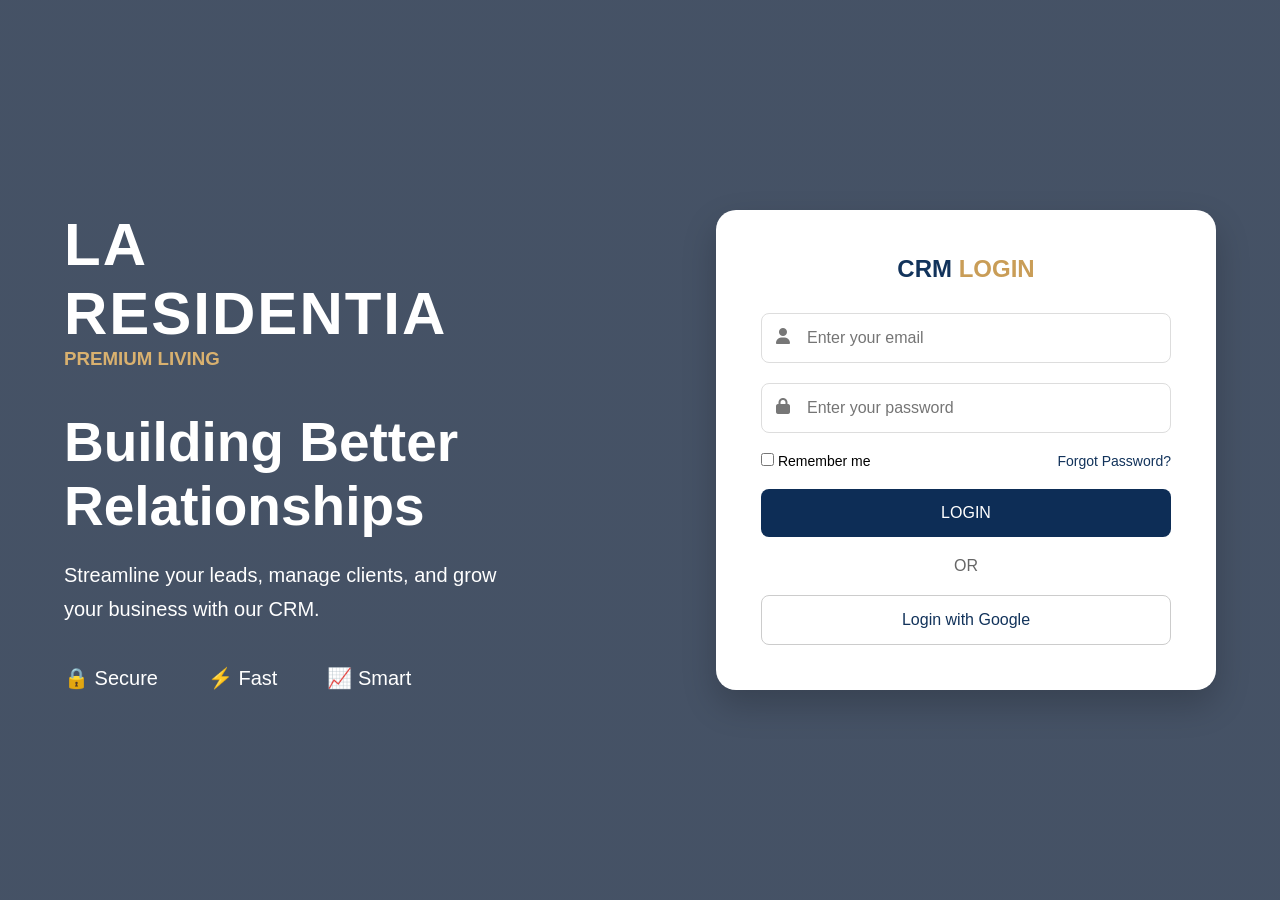
==== commit 154a28e2: "Update index.html" ====
--- a/index.html
+++ b/index.html
@@ -3,102 +3,67 @@
 <head>
     <meta charset="UTF-8">
     <meta name="viewport" content="width=device-width, initial-scale=1.0">
-    <title>CRM Login</title>
-    <style>
-        body {
-            font-family: Arial, sans-serif;
-            background-color: #f4f4f4;
-            display: flex;
-            justify-content: center;
-            align-items: center;
-            min-height: 100vh;
-            margin: 0;
-        }
-
-        .login-container {
-            background-color: #fff;
-            padding: 30px;
-            border-radius: 8px;
-            box-shadow: 0 0 10px rgba(0, 0, 0, 0.1);
-            width: 300px;
-            text-align: center;
-        }
-
-        .login-container h2 {
-            margin-bottom: 20px;
-            color: #333;
-        }
-
-        .form-group {
-            margin-bottom: 15px;
-            text-align: left;
-        }
-
-        .form-group label {
-            display: block;
-            margin-bottom: 5px;
-            color: #555;
-        }
-
-        .form-group input[type="text"],
-        .form-group input[type="password"] {
-            width: 100%;
-            padding: 10px;
-            border: 1px solid #ddd;
-            border-radius: 4px;
-            box-sizing: border-box; /* Ensures padding doesn't affect overall width */
-        }
-
-        .form-group input[type="submit"] {
-            background-color: #007bff;
-            color: white;
-            padding: 10px 15px;
-            border: none;
-            border-radius: 4px;
-            cursor: pointer;
-            font-size: 16px;
-            width: 100%;
-            margin-top: 10px;
-        }
-
-        .form-group input[type="submit"]:hover {
-            background-color: #0056b3;
-        }
-
-        .forgot-password {
-            margin-top: 15px;
-            font-size: 14px;
-        }
-
-        .forgot-password a {
-            color: #007bff;
-            text-decoration: none;
-        }
-
-        .forgot-password a:hover {
-            text-decoration: underline;
-        }
-    </style>
+    <title>La Residentia CRM Login</title>
+    <link rel="stylesheet" href="style.css">
+    <link rel="stylesheet"
+    href="https://cdnjs.cloudflare.com/ajax/libs/font-awesome/6.5.1/css/all.min.css">
 </head>
 <body>
-    <div class="login-container">
-        <h2>CRM Login</h2>
-        <form action="/login" method="POST"> <!-- Replace /login with your actual login endpoint -->
-            <div class="form-group">
-                <label for="username">Username:</label>
-                <input type="text" id="username" name="username" required>
-            </div>
-            <div class="form-group">
-                <label for="password">Password:</label>
-                <input type="password" id="password" name="password" required>
-            </div>
-            <div class="form-group">
-                <input type="submit" value="Login">
-            </div>
-        </form>
-        <div class="forgot-password">
-            <a href="#">Forgot Password?</a>
+
+<div class="container">
+
+    <div class="left-panel">
+        <h1>LA RESIDENTIA</h1>
+        <h3>PREMIUM LIVING</h3>
+
+        <h2>Building Better Relationships</h2>
+
+        <p>
+            Streamline your leads, manage clients,
+            and grow your business with our CRM.
+        </p>
+
+        <div class="features">
+            <div>🔒 Secure</div>
+            <div>⚡ Fast</div>
+            <div>📈 Smart</div>
         </div>
     </div>
+
+    <div class="login-box">
+        <h2>CRM <span>LOGIN</span></h2>
+
+        <form>
+            <div class="input-box">
+                <i class="fa fa-user"></i>
+                <input type="email" placeholder="Enter your email">
+            </div>
+
+            <div class="input-box">
+                <i class="fa fa-lock"></i>
+                <input type="password" placeholder="Enter your password">
+            </div>
+
+            <div class="options">
+                <label>
+                    <input type="checkbox">
+                    Remember me
+                </label>
+
+                <a href="#">Forgot Password?</a>
+            </div>
+
+            <button type="submit">LOGIN</button>
+
+            <div class="divider">OR</div>
+
+            <button class="google-btn">
+                Login with Google
+            </button>
+        </form>
+    </div>
+
+</div>
+
 </body>
 </html>
--- a/style.css
+++ b/style.css
@@ -0,0 +1,158 @@
+*{
+    margin:0;
+    padding:0;
+    box-sizing:border-box;
+    font-family: 'Segoe UI', sans-serif;
+}
+
+body{
+    height:100vh;
+
+    background:
+    linear-gradient(
+        rgba(7,24,50,0.75),
+        rgba(7,24,50,0.75)
+    ),
+    url("image.png");
+
+    background-size:cover;
+    background-position:center;
+    display:flex;
+    justify-content:center;
+    align-items:center;
+}
+
+.container{
+    width:90%;
+    max-width:1400px;
+    display:flex;
+    justify-content:space-between;
+    align-items:center;
+}
+
+.left-panel{
+    color:white;
+    width:40%;
+}
+
+.left-panel h1{
+    font-size:60px;
+    letter-spacing:2px;
+}
+
+.left-panel h3{
+    color:#d9b16f;
+    margin-bottom:40px;
+}
+
+.left-panel h2{
+    font-size:55px;
+    margin-bottom:20px;
+}
+
+.left-panel p{
+    font-size:20px;
+    line-height:1.7;
+    margin-bottom:40px;
+}
+
+.features{
+    display:flex;
+    gap:50px;
+    font-size:20px;
+}
+
+.login-box{
+    width:500px;
+    background:white;
+    padding:45px;
+    border-radius:20px;
+    box-shadow:0 15px 35px rgba(0,0,0,.2);
+}
+
+.login-box h2{
+    text-align:center;
+    margin-bottom:30px;
+    color:#12335b;
+}
+
+.login-box span{
+    color:#c99d57;
+}
+
+.input-box{
+    position:relative;
+    margin-bottom:20px;
+}
+
+.input-box i{
+    position:absolute;
+    left:15px;
+    top:15px;
+    color:#777;
+}
+
+.input-box input{
+    width:100%;
+    padding:15px 15px 15px 45px;
+    border:1px solid #ddd;
+    border-radius:8px;
+    font-size:16px;
+}
+
+.options{
+    display:flex;
+    justify-content:space-between;
+    margin-bottom:20px;
+    font-size:14px;
+}
+
+.options a{
+    text-decoration:none;
+    color:#12335b;
+}
+
+button{
+    width:100%;
+    padding:15px;
+    border:none;
+    border-radius:8px;
+    background:#0d2d56;
+    color:white;
+    font-size:16px;
+    cursor:pointer;
+}
+
+button:hover{
+    opacity:.9;
+}
+
+.divider{
+    text-align:center;
+    margin:20px 0;
+    color:#666;
+}
+
+.google-btn{
+    background:white;
+    color:#12335b;
+    border:1px solid #ccc;
+}
+
+@media(max-width:991px){
+
+.container{
+    flex-direction:column;
+}
+
+.left-panel{
+    width:100%;
+    text-align:center;
+    margin-bottom:30px;
+}
+
+.login-box{
+    width:100%;
+    max-width:500px;
+}
+}
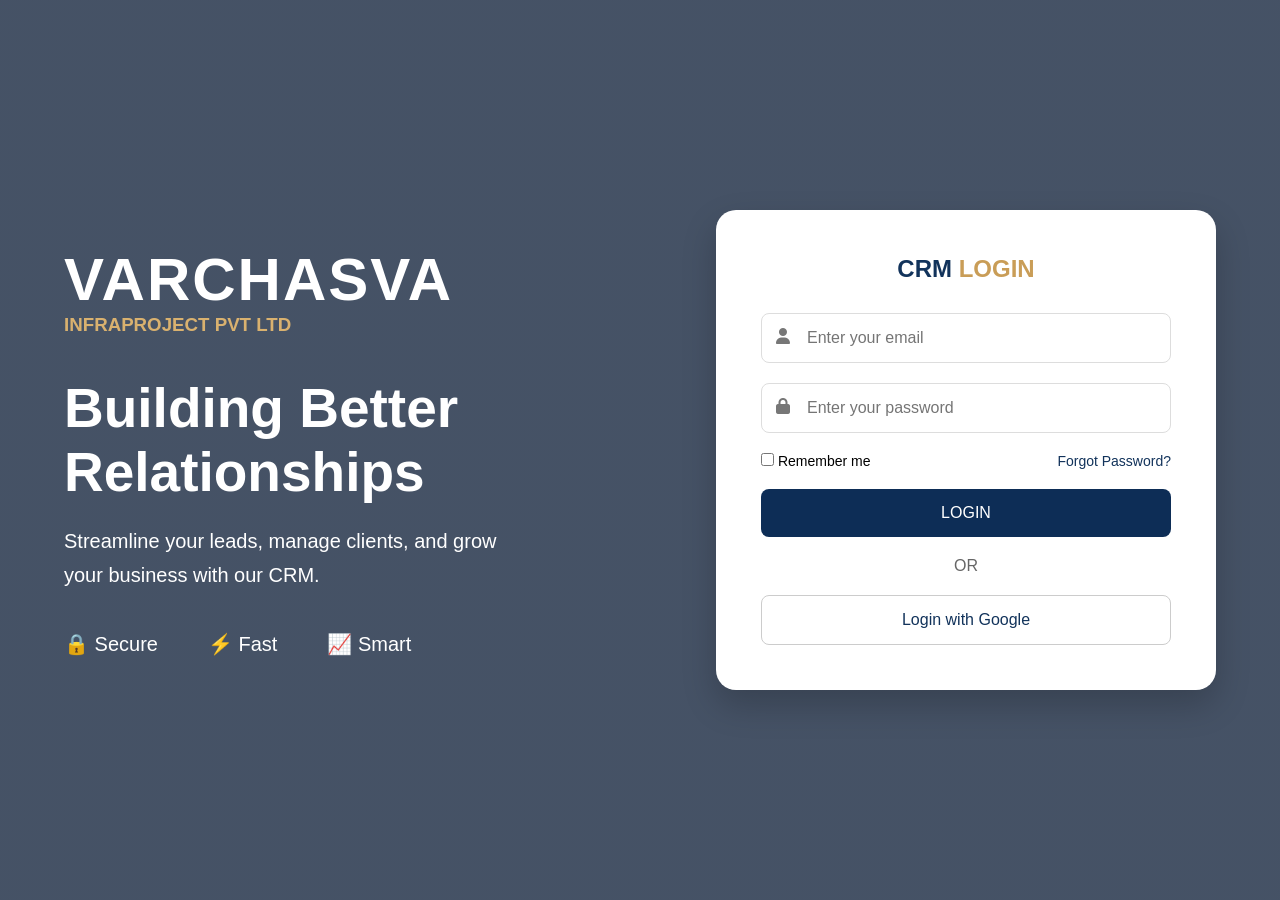
==== commit ea9bb267: "Update index.html" ====
--- a/index.html
+++ b/index.html
@@ -3,18 +3,25 @@
 <head>
     <meta charset="UTF-8">
     <meta name="viewport" content="width=device-width, initial-scale=1.0">
-    <title>La Residentia CRM Login</title>
+    <title>VARCHASVA CRM Login</title>
     <link rel="stylesheet" href="style.css">
     <link rel="stylesheet"
     href="https://cdnjs.cloudflare.com/ajax/libs/font-awesome/6.5.1/css/all.min.css">
+    <title>VARCHASVA CRM</title>
+
+<link rel="stylesheet" href="style.css">
+
+<link rel="stylesheet"
+href="https://cdnjs.cloudflare.com/ajax/libs/font-awesome/6.5.1/css/all.min.css">
+
 </head>
 <body>
 
 <div class="container">
 
     <div class="left-panel">
-        <h1>LA RESIDENTIA</h1>
-        <h3>PREMIUM LIVING</h3>
+        <h1>VARCHASVA</h1>
+        <h3>INFRAPROJECT PVT LTD</h3>
 
         <h2>Building Better Relationships</h2>
 
--- a/style.css
+++ b/style.css
@@ -13,7 +13,7 @@
         rgba(7,24,50,0.75),
         rgba(7,24,50,0.75)
     ),
-    url("image.png");
+    url("https://cdn.corenexis.com/files/c/9798958720.jpg");
 
     background-size:cover;
     background-position:center;
--- a/style.css
+++ b/style.css
@@ -13,7 +13,7 @@
         rgba(7,24,50,0.75),
         rgba(7,24,50,0.75)
     ),
-    url("image.png");
+    url("https://cdn.corenexis.com/files/c/9798958720.jpg");
 
     background-size:cover;
     background-position:center;
